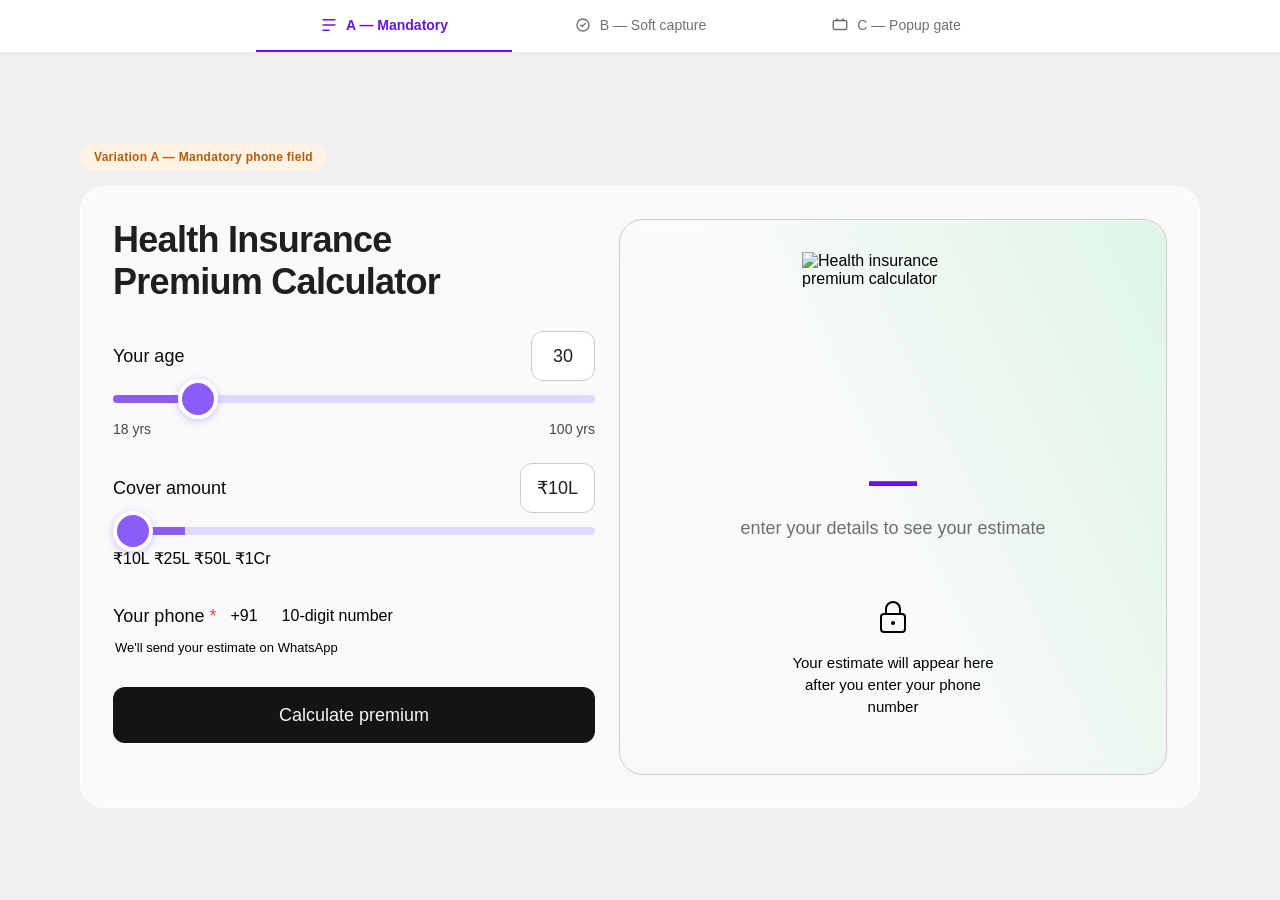
==== variations.html @ c690503c "Make phone field consistent with slider-group style Phone input now uses the same label-left + input" ====
<!DOCTYPE html>
<html lang="en">
<head>
  <meta charset="UTF-8">
  <meta name="viewport" content="width=device-width, initial-scale=1.0">
  <title>Lead Capture Variations | Health Premium Calculator</title>
  <link rel="stylesheet" href="fonts.css">
  <link rel="stylesheet" href="styles.css">
  <link rel="stylesheet" href="variations.css">
</head>
<body>

  <div class="tab-container">

    <!-- Variation switcher -->
    <nav class="tab-nav">
      <div class="tab-nav-inner">
        <button class="tab-btn active" data-tab="v1">
          <svg width="18" height="18" viewBox="0 0 18 18" fill="none"><path d="M3 3.75h12M3 9h12M3 14.25h6" stroke="currentColor" stroke-width="1.4" stroke-linecap="round"/></svg>
          <span>A — Mandatory</span>
        </button>
        <button class="tab-btn" data-tab="v2">
          <svg width="18" height="18" viewBox="0 0 18 18" fill="none"><path d="M15 9a6 6 0 1 1-12 0 6 6 0 0 1 12 0Z" stroke="currentColor" stroke-width="1.4"/><path d="M6.75 9l1.5 1.5 3-3" stroke="currentColor" stroke-width="1.4" stroke-linecap="round" stroke-linejoin="round"/></svg>
          <span>B — Soft capture</span>
        </button>
        <button class="tab-btn" data-tab="v3">
          <svg width="18" height="18" viewBox="0 0 18 18" fill="none"><rect x="2.25" y="4.5" width="13.5" height="9" rx="1.5" stroke="currentColor" stroke-width="1.4"/><path d="M6 4.5V3M12 4.5V3" stroke="currentColor" stroke-width="1.4" stroke-linecap="round"/></svg>
          <span>C — Popup gate</span>
        </button>
      </div>
    </nav>

    <div class="tab-content">

      <!-- =====================================================
           VARIATION A: Phone number mandatory in the form
           ===================================================== -->
      <section class="calculator-section active" id="v1">
        <div class="calculator-wrapper">
          <div class="var-label var-label-a">Variation A — Mandatory phone field</div>
          <div class="calculator-container">
            <div class="input-panel">
              <h1 class="calculator-title">Health Insurance<br>Premium Calculator</h1>

              <div class="slider-group">
                <div class="slider-header">
                  <label class="slider-label">Your age</label>
                  <div class="slider-value-box"><span id="a-ageValue">30</span></div>
                </div>
                <div class="slider-track-wrapper">
                  <input type="range" id="a-ageSlider" min="18" max="100" value="30" class="custom-slider">
                </div>
                <div class="slider-range"><span>18 yrs</span><span>100 yrs</span></div>
              </div>

              <div class="slider-group">
                <div class="slider-header">
                  <label class="slider-label">Cover amount</label>
                  <div class="slider-value-box"><span id="a-coverValue">₹10L</span></div>
                </div>
                <div class="slider-track-wrapper">
                  <input type="range" id="a-coverSlider" min="0" max="3" value="0" step="1" class="custom-slider">
                </div>
                <div class="slider-steps">
                  <span class="slider-step">₹10L</span>
                  <span class="slider-step">₹25L</span>
                  <span class="slider-step">₹50L</span>
                  <span class="slider-step">₹1Cr</span>
                </div>
              </div>

              <!-- Mandatory phone field -->
              <div class="phone-field-group">
                <div class="phone-field-header">
                  <label class="slider-label">Your phone <span class="required-star">*</span></label>
                  <div class="phone-input-wrapper" id="a-phoneWrapper">
                    <span class="phone-prefix">+91</span>
                    <input type="tel" id="a-phone" class="phone-input" placeholder="10-digit number" maxlength="10" inputmode="numeric">
                  </div>
                </div>
                <p class="phone-error" id="a-phoneError">Please enter a valid 10-digit number</p>
                <p class="phone-hint">We'll send your estimate on WhatsApp</p>
              </div>

              <button class="cta-button" id="a-cta">Calculate premium</button>
            </div>

            <div class="results-panel">
              <div class="results-content">
                <div class="shield-icon">
                  <img src="Porting.svg" alt="Health insurance premium calculator" width="182" height="182">
                </div>
                <div class="premium-display">
                  <p class="premium-amount" id="a-premiumAmount">—</p>
                  <p class="premium-subtitle" id="a-premiumSubtitle">enter your details to see your estimate</p>
                </div>
                <div class="results-locked" id="a-locked">
                  <svg width="40" height="40" viewBox="0 0 40 40" fill="none"><rect x="8" y="18" width="24" height="18" rx="3" stroke="currentColor" stroke-width="2"/><path d="M13 18v-5a7 7 0 0 1 14 0v5" stroke="currentColor" stroke-width="2" stroke-linecap="round"/><circle cx="20" cy="27" r="2" fill="currentColor"/></svg>
                  <p>Your estimate will appear here after you enter your phone number</p>
                </div>
                <div class="results-revealed" id="a-revealed" style="display:none;">
                  <img class="results-divider" src="divider.svg" alt="">
                  <div class="breakdown-list">
                    <div class="breakdown-item">
                      <img class="breakdown-star" src="star.svg" alt="" width="20" height="20">
                      <span class="breakdown-text">Age factor <strong id="a-ageImpact">+₹0</strong></span>
                    </div>
                    <div class="breakdown-item">
                      <img class="breakdown-star" src="star.svg" alt="" width="20" height="20">
                      <span class="breakdown-text">Cover adjustment <strong id="a-coverImpact">+₹0</strong></span>
                    </div>
                  </div>
                </div>
              </div>
            </div>
          </div>
        </div>
      </section>

      <!-- =====================================================
           VARIATION B: Results first + soft WhatsApp capture
           ===================================================== -->
      <section class="calculator-section" id="v2">
        <div class="calculator-wrapper">
          <div class="var-label var-label-b">Variation B — Results first, soft WhatsApp capture</div>
          <div class="calculator-container">
            <div class="input-panel">
              <h1 class="calculator-title">Health Insurance<br>Premium Calculator</h1>

              <div class="slider-group">
                <div class="slider-header">
                  <label class="slider-label">Your age</label>
                  <div class="slider-value-box"><span id="b-ageValue">30</span></div>
                </div>
                <div class="slider-track-wrapper">
                  <input type="range" id="b-ageSlider" min="18" max="100" value="30" class="custom-slider">
                </div>
                <div class="slider-range"><span>18 yrs</span><span>100 yrs</span></div>
              </div>

              <div class="slider-group">
                <div class="slider-header">
                  <label class="slider-label">Cover amount</label>
                  <div class="slider-value-box"><span id="b-coverValue">₹10L</span></div>
                </div>
                <div class="slider-track-wrapper">
                  <input type="range" id="b-coverSlider" min="0" max="3" value="0" step="1" class="custom-slider">
                </div>
                <div class="slider-steps">
                  <span class="slider-step">₹10L</span>
                  <span class="slider-step">₹25L</span>
                  <span class="slider-step">₹50L</span>
                  <span class="slider-step">₹1Cr</span>
                </div>
              </div>

              <button class="cta-button" data-var="b">Calculate premium</button>
            </div>

            <div class="results-panel">
              <div class="results-content">
                <div class="shield-icon">
                  <img src="Porting.svg" alt="Health insurance premium calculator" width="182" height="182">
                </div>
                <div class="premium-display">
                  <p class="premium-amount" id="b-premiumAmount">₹ 8,500</p>
                  <p class="premium-subtitle">is your estimated annual premium</p>
                </div>
                <img class="results-divider" src="divider.svg" alt="">
                <div class="breakdown-list">
                  <div class="breakdown-item">
                    <img class="breakdown-star" src="star.svg" alt="" width="20" height="20">
                    <span class="breakdown-text">Age factor <strong id="b-ageImpact">+₹0</strong></span>
                  </div>
                  <div class="breakdown-item">
                    <img class="breakdown-star" src="star.svg" alt="" width="20" height="20">
                    <span class="breakdown-text">Cover adjustment <strong id="b-coverImpact">+₹0</strong></span>
                  </div>
                </div>

                <!-- Soft WhatsApp capture -->
                <div class="whatsapp-capture">
                  <p class="whatsapp-capture-label">Get this on WhatsApp</p>
                  <div class="whatsapp-input-row">
                    <span class="phone-prefix">+91</span>
                    <input type="tel" id="b-phone" class="phone-input" placeholder="Your number" maxlength="10" inputmode="numeric">
                    <button class="whatsapp-btn" id="b-waBtn">
                      <svg width="18" height="18" viewBox="0 0 24 24" fill="currentColor"><path d="M17.472 14.382c-.297-.149-1.758-.867-2.03-.967-.273-.099-.471-.148-.67.15-.197.297-.767.966-.94 1.164-.173.199-.347.223-.644.075-.297-.15-1.255-.463-2.39-1.475-.883-.788-1.48-1.761-1.653-2.059-.173-.297-.018-.458.13-.606.134-.133.298-.347.446-.52.149-.174.198-.298.298-.497.099-.198.05-.371-.025-.52-.075-.149-.669-1.612-.916-2.207-.242-.579-.487-.5-.669-.51-.173-.008-.371-.01-.57-.01-.198 0-.52.074-.792.372-.272.297-1.04 1.016-1.04 2.479 0 1.462 1.065 2.875 1.213 3.074.149.198 2.096 3.2 5.077 4.487.709.306 1.262.489 1.694.625.712.227 1.36.195 1.871.118.571-.085 1.758-.719 2.006-1.413.248-.694.248-1.289.173-1.413-.074-.124-.272-.198-.57-.347m-5.421 7.403h-.004a9.87 9.87 0 0 1-5.031-1.378l-.361-.214-3.741.982.998-3.648-.235-.374a9.86 9.86 0 0 1-1.51-5.26c.001-5.45 4.436-9.884 9.888-9.884 2.64 0 5.122 1.03 6.988 2.898a9.825 9.825 0 0 1 2.893 6.994c-.003 5.45-4.437 9.884-9.885 9.884m8.413-18.297A11.815 11.815 0 0 0 12.05 0C5.495 0 .16 5.335.157 11.892c0 2.096.547 4.142 1.588 5.945L.057 24l6.305-1.654a11.882 11.882 0 0 0 5.683 1.448h.005c6.554 0 11.89-5.335 11.893-11.893a11.821 11.821 0 0 0-3.48-8.413Z"/></svg>
                      Send
                    </button>
                  </div>
                  <p class="whatsapp-success" id="b-waSuccess" style="display:none;">
                    <svg width="16" height="16" viewBox="0 0 16 16" fill="none"><path d="M3 8.5L6 11.5L13 4.5" stroke="#16A34A" stroke-width="1.8" stroke-linecap="round" stroke-linejoin="round"/></svg>
                    Sent! Check your WhatsApp.
                  </p>
                </div>

              </div>
            </div>
          </div>
        </div>
      </section>

      <!-- =====================================================
           VARIATION C: Popup gate before showing result
           ===================================================== -->
      <section class="calculator-section" id="v3">
        <div class="calculator-wrapper">
          <div class="var-label var-label-c">Variation C — Popup gate before result</div>
          <div class="calculator-container">
            <div class="input-panel">
              <h1 class="calculator-title">Health Insurance<br>Premium Calculator</h1>

              <div class="slider-group">
                <div class="slider-header">
                  <label class="slider-label">Your age</label>
                  <div class="slider-value-box"><span id="c-ageValue">30</span></div>
                </div>
                <div class="slider-track-wrapper">
                  <input type="range" id="c-ageSlider" min="18" max="100" value="30" class="custom-slider">
                </div>
                <div class="slider-range"><span>18 yrs</span><span>100 yrs</span></div>
              </div>

              <div class="slider-group">
                <div class="slider-header">
                  <label class="slider-label">Cover amount</label>
                  <div class="slider-value-box"><span id="c-coverValue">₹10L</span></div>
                </div>
                <div class="slider-track-wrapper">
                  <input type="range" id="c-coverSlider" min="0" max="3" value="0" step="1" class="custom-slider">
                </div>
                <div class="slider-steps">
                  <span class="slider-step">₹10L</span>
                  <span class="slider-step">₹25L</span>
                  <span class="slider-step">₹50L</span>
                  <span class="slider-step">₹1Cr</span>
                </div>
              </div>

              <button class="cta-button" id="c-cta">See my premium</button>
            </div>

            <div class="results-panel">
              <div class="results-content">
                <div class="shield-icon">
                  <img src="Porting.svg" alt="Health insurance premium calculator" width="182" height="182">
                </div>
                <div class="premium-display">
                  <p class="premium-amount" id="c-premiumAmount">—</p>
                  <p class="premium-subtitle">your result will appear here</p>
                </div>
                <div class="results-locked" id="c-locked">
                  <svg width="40" height="40" viewBox="0 0 40 40" fill="none"><rect x="8" y="18" width="24" height="18" rx="3" stroke="currentColor" stroke-width="2"/><path d="M13 18v-5a7 7 0 0 1 14 0v5" stroke="currentColor" stroke-width="2" stroke-linecap="round"/><circle cx="20" cy="27" r="2" fill="currentColor"/></svg>
                  <p>Click "See my premium" to calculate</p>
                </div>
                <div class="results-revealed" id="c-revealed" style="display:none;">
                  <img class="results-divider" src="divider.svg" alt="">
                  <div class="breakdown-list">
                    <div class="breakdown-item">
                      <img class="breakdown-star" src="star.svg" alt="" width="20" height="20">
                      <span class="breakdown-text">Age factor <strong id="c-ageImpact">+₹0</strong></span>
                    </div>
                    <div class="breakdown-item">
                      <img class="breakdown-star" src="star.svg" alt="" width="20" height="20">
                      <span class="breakdown-text">Cover adjustment <strong id="c-coverImpact">+₹0</strong></span>
                    </div>
                  </div>
                </div>
              </div>
            </div>
          </div>
        </div>
      </section>

    </div>
  </div>

  <!-- =====================================================
       POPUP MODAL (Variation C)
       ===================================================== -->
  <div class="modal-overlay" id="c-modal" style="display:none;">
    <div class="modal">
      <button class="modal-close" id="c-modalClose" aria-label="Close">
        <svg width="20" height="20" viewBox="0 0 20 20" fill="none"><path d="M5 5L15 15M15 5L5 15" stroke="currentColor" stroke-width="1.8" stroke-linecap="round"/></svg>
      </button>
      <div class="modal-icon">
        <img src="Porting.svg" alt="" width="80" height="80">
      </div>
      <h2 class="modal-title">Your premium is ready!</h2>
      <p class="modal-subtitle">Enter your number to unlock your estimate and get personalised plans on WhatsApp.</p>
      <div class="phone-input-wrapper" id="c-phoneWrapper">
        <span class="phone-prefix">+91</span>
        <input type="tel" id="c-phone" class="phone-input" placeholder="10-digit number" maxlength="10" inputmode="numeric">
      </div>
      <p class="phone-error" id="c-phoneError">Please enter a valid 10-digit number</p>
      <button class="cta-button" id="c-modalSubmit">Show my premium</button>
      <p class="modal-skip" id="c-skip">Skip, just show the result</p>
    </div>
  </div>

  <script src="variations.js"></script>
</body>
</html>
---- styles.css ----
/* Font Face - Euclid Circular B */
@font-face {
  font-family: 'Euclid Circular B';
  src: url('Font/EuclidCircularB-Light.ttf') format('truetype');
  font-weight: 300;
  font-style: normal;
}

@font-face {
  font-family: 'Euclid Circular B';
  src: url('Font/EuclidCircularB-LightItalic.ttf') format('truetype');
  font-weight: 300;
  font-style: italic;
}

@font-face {
  font-family: 'Euclid Circular B';
  src: url('Font/EuclidCircularB-Regular.ttf') format('truetype');
  font-weight: 400;
  font-style: normal;
}

@font-face {
  font-family: 'Euclid Circular B';
  src: url('Font/EuclidCircularB-RegularItalic.ttf') format('truetype');
  font-weight: 400;
  font-style: italic;
}

@font-face {
  font-family: 'Euclid Circular B';
  src: url('Font/EuclidCircularB-Medium.ttf') format('truetype');
  font-weight: 500;
  font-style: normal;
}

@font-face {
  font-family: 'Euclid Circular B';
  src: url('Font/EuclidCircularB-MediumItalic.ttf') format('truetype');
  font-weight: 500;
  font-style: italic;
}

@font-face {
  font-family: 'Euclid Circular B';
  src: url('Font/EuclidCircularB-Semibold.ttf') format('truetype');
  font-weight: 600;
  font-style: normal;
}

@font-face {
  font-family: 'Euclid Circular B';
  src: url('Font/EuclidCircularB-SemiboldItalic.ttf') format('truetype');
  font-weight: 600;
  font-style: italic;
}

@font-face {
  font-family: 'Euclid Circular B';
  src: url('Font/EuclidCircularB-Bold.ttf') format('truetype');
  font-weight: 700;
  font-style: normal;
}

@font-face {
  font-family: 'Euclid Circular B';
  src: url('Font/EuclidCircularB-BoldItalic.ttf') format('truetype');
  font-weight: 700;
  font-style: italic;
}

/* Reset & Base */
*,
*::before,
*::after {
  margin: 0;
  padding: 0;
  box-sizing: border-box;
}

:root {
  --primary-200: #8B5CF6;
  --primary-300: #6815E4;
  --primary-50: #E0D9FF;
  --surface-elevated: #FAFAFA;
  --surface-overlay: #FFFFFF;
  --surface-static: #141414;
  --border-secondary: #CCCBCD;
  --text-primary: rgba(0, 0, 0, 0.88);
  --text-secondary: rgba(0, 0, 0, 0.56);
  --text-on-dark: rgba(255, 255, 255, 0.96);
  --font-family: 'Euclid Circular B', 'Inter', sans-serif;
  --radius-xl: 12px;
  --radius-3xl: 20px;
  --radius-4xl: 24px;

  /* Spacing scale */
  --space-4: 4px;
  --space-8: 8px;
  --space-12: 12px;
  --space-16: 16px;
  --space-20: 20px;
  --space-24: 24px;
  --space-32: 32px;
  --space-40: 40px;
}

html {
  scroll-behavior: smooth;
}

body {
  font-family: var(--font-family);
  background: #f0f0f0;
  -webkit-font-smoothing: antialiased;
  -moz-osx-font-smoothing: grayscale;
}

/* ==========================================
   Tab Navigation
   ========================================== */

.tab-container {
  min-height: 100vh;
  display: flex;
  flex-direction: column;
}

.tab-nav {
  position: sticky;
  top: 0;
  z-index: 200;
  background: var(--surface-overlay);
  border-bottom: 1px solid rgba(0, 0, 0, 0.08);
  box-shadow: 0 1px 3px rgba(0, 0, 0, 0.04);
}

.tab-nav-inner {
  display: flex;
  max-width: 800px;
  margin: 0 auto;
  padding: 0 16px;
}

.tab-btn {
  flex: 1;
  display: flex;
  align-items: center;
  justify-content: center;
  gap: 8px;
  padding: 16px 12px;
  background: none;
  border: none;
  border-bottom: 2px solid transparent;
  font-family: var(--font-family);
  font-size: 14px;
  font-weight: 500;
  color: var(--text-secondary);
  cursor: pointer;
  transition: color 0.2s ease, border-color 0.2s ease;
  white-space: nowrap;
  -webkit-tap-highlight-color: transparent;
}

.tab-btn:hover {
  color: var(--text-primary);
}

.tab-btn.active {
  color: var(--primary-300);
  font-weight: 600;
  border-bottom-color: var(--primary-300);
}

.tab-btn svg {
  flex-shrink: 0;
}

.tab-content {
  flex: 1;
}

/* ==========================================
   Section Layout
   ========================================== */

.calculator-section {
  display: none;
  align-items: center;
  justify-content: center;
  min-height: calc(100vh - 55px);
  padding: 48px 24px;
}

.calculator-section.active {
  display: flex;
}

/* ==========================================
   Main Container
   ========================================== */

.calculator-wrapper {
  width: 100%;
  max-width: 1120px;
}

.calculator-container {
  display: flex;
  gap: var(--space-24);
  align-items: stretch;
  padding: var(--space-32);
  background: var(--surface-elevated);
  border: 1px solid white;
  border-radius: var(--radius-4xl);
  backdrop-filter: blur(24px);
}

/* ==========================================
   Left Panel — Inputs
   ========================================== */

.input-panel {
  flex: 1;
  display: flex;
  flex-direction: column;
  gap: var(--space-24);
  min-width: 0;
}

.calculator-title {
  font-size: 36px;
  font-weight: 600;
  line-height: 42px;
  color: var(--text-primary);
  letter-spacing: -0.02em;
  margin-bottom: var(--space-4);
}

/* ==========================================
   Slider Groups
   ========================================== */

.slider-group {
  display: flex;
  flex-direction: column;
  gap: var(--space-4);
}

.slider-header {
  display: flex;
  align-items: center;
  justify-content: space-between;
  gap: var(--space-16);
  min-height: 50px;
}

.slider-label {
  font-size: 18px;
  font-weight: 500;
  line-height: 24px;
  color: #0A0A0A;
}

.slider-value-box {
  display: flex;
  align-items: center;
  justify-content: center;
  padding: 10px 16px;
  height: 50px;
  min-width: 64px;
  background: var(--surface-overlay);
  border: 1px solid var(--border-secondary);
  border-radius: var(--radius-xl);
  font-size: 18px;
  font-weight: 500;
  line-height: 24px;
  color: var(--text-primary);
  white-space: nowrap;
}

/* ==========================================
   Custom Range Slider
   ========================================== */

.slider-track-wrapper {
  padding: 10px 0;
  display: flex;
  align-items: center;
}

.custom-slider {
  -webkit-appearance: none;
  appearance: none;
  width: 100%;
  height: 8px;
  border-radius: var(--radius-3xl);
  outline: none;
  cursor: pointer;
  background: linear-gradient(
    to right,
    var(--primary-200) 0%,
    var(--primary-200) var(--slider-progress, 15%),
    var(--primary-50) var(--slider-progress, 15%),
    var(--primary-50) 100%
  );
}

.custom-slider::-webkit-slider-thumb {
  -webkit-appearance: none;
  appearance: none;
  width: 40px;
  height: 40px;
  border-radius: 50%;
  background: var(--primary-200);
  cursor: pointer;
  border: 4px solid white;
  box-shadow: 0 2px 8px rgba(139, 92, 246, 0.35);
  transition: box-shadow 0.2s ease;
}

.custom-slider::-webkit-slider-thumb:hover {
  box-shadow: 0 2px 14px rgba(139, 92, 246, 0.5);
}

.custom-slider::-webkit-slider-thumb:active {
  box-shadow: 0 2px 18px rgba(139, 92, 246, 0.65);
}

.custom-slider::-moz-range-thumb {
  width: 40px;
  height: 40px;
  border-radius: 50%;
  background: var(--primary-200);
  cursor: pointer;
  border: 4px solid white;
  box-shadow: 0 2px 8px rgba(139, 92, 246, 0.35);
}

.custom-slider::-moz-range-track {
  height: 8px;
  border-radius: var(--radius-3xl);
  background: var(--primary-50);
}

.custom-slider::-moz-range-progress {
  height: 8px;
  border-radius: var(--radius-3xl);
  background: var(--primary-200);
}

.slider-range {
  display: flex;
  justify-content: space-between;
  font-size: 14px;
  font-weight: 400;
  line-height: 20px;
  color: #474649;
  padding-top: 2px;
}

/* ==========================================
   Option Groups (Gender, Tobacco, City)
   ========================================== */

.option-group {
  display: flex;
  flex-direction: column;
  gap: var(--space-12);
}

.option-label {
  font-size: 16px;
  font-weight: 500;
  line-height: 24px;
  color: #0A0A0A;
}

.toggle-buttons {
  display: flex;
  gap: var(--space-16);
}

.toggle-btn {
  flex: 1;
  height: 52px;
  display: flex;
  align-items: center;
  justify-content: center;
  background: var(--surface-overlay);
  border: 1px solid var(--border-secondary);
  border-radius: var(--radius-xl);
  font-family: var(--font-family);
  font-size: 14px;
  font-weight: 400;
  line-height: 20px;
  color: var(--text-primary);
  cursor: pointer;
  transition: all 0.2s ease;
}

.toggle-btn:hover {
  border-color: var(--primary-200);
  background: #faf8ff;
}

.toggle-btn.active {
  border-color: var(--primary-200);
  background: #F5F0FF;
  color: var(--primary-300);
  font-weight: 500;
  box-shadow: 0 0 0 1px var(--primary-200);
}

/* Multi-select grid (future goals) */
.multi-select-grid {
  display: grid;
  grid-template-columns: 1fr 1fr;
  gap: var(--space-12);
}

.multi-btn {
  height: 46px;
  font-size: 14px;
}

/* ==========================================
   Select / Dropdown
   ========================================== */

.searchable-select {
  position: relative;
  width: 100%;
  z-index: 10;
}

.searchable-select.open {
  z-index: 50;
}

.searchable-select-trigger {
  display: flex;
  align-items: center;
  gap: 12px;
  width: 100%;
  height: 56px;
  padding: 0 16px;
  background: var(--surface-overlay);
  border: 1px solid var(--border-secondary);
  border-radius: var(--radius-xl);
  cursor: pointer;
  transition: border-color 0.2s ease, box-shadow 0.2s ease;
  -webkit-tap-highlight-color: transparent;
}

.searchable-select-trigger:hover {
  border-color: var(--primary-200);
}

.searchable-select.open .searchable-select-trigger {
  border-color: var(--primary-200);
  box-shadow: 0 0 0 1px var(--primary-200);
  border-bottom-left-radius: 0;
  border-bottom-right-radius: 0;
}

.searchable-select-text {
  flex: 1;
  min-width: 0;
  font-family: var(--font-family);
  font-size: 16px;
  font-weight: 600;
  line-height: 56px;
  color: var(--text-primary);
  overflow: hidden;
  text-overflow: ellipsis;
  white-space: nowrap;
}

.searchable-select-trigger .select-chevron {
  flex-shrink: 0;
  display: block;
  width: 20px;
  height: 20px;
  color: var(--text-secondary);
  transition: transform 0.25s ease, color 0.2s ease;
}

.searchable-select.open .searchable-select-trigger .select-chevron {
  transform: rotate(180deg);
  color: var(--primary-300);
}

.searchable-select-dropdown {
  display: none;
  position: absolute;
  top: 100%;
  left: -1px;
  right: -1px;
  background: var(--surface-overlay);
  border: 1px solid var(--primary-200);
  border-top: 1px solid rgba(0, 0, 0, 0.06);
  border-bottom-left-radius: var(--radius-xl);
  border-bottom-right-radius: var(--radius-xl);
  box-shadow: 0 12px 32px rgba(0, 0, 0, 0.1), 0 2px 6px rgba(0, 0, 0, 0.06);
  z-index: 100;
  overflow: hidden;
}

.searchable-select.open .searchable-select-dropdown {
  display: block;
  animation: dropdownSlideIn 0.2s ease;
}

@keyframes dropdownSlideIn {
  from { opacity: 0; transform: translateY(-2px); }
  to { opacity: 1; transform: translateY(0); }
}

.searchable-select-search {
  display: flex;
  align-items: center;
  gap: 10px;
  padding: 12px 16px;
  border-bottom: 1px solid rgba(0, 0, 0, 0.06);
  background: var(--surface-elevated);
  color: var(--text-secondary);
}

.searchable-select-search svg {
  flex-shrink: 0;
  opacity: 0.5;
}

.searchable-select-input {
  flex: 1;
  border: none;
  outline: none;
  background: transparent;
  font-family: var(--font-family);
  font-size: 14px;
  font-weight: 500;
  line-height: 20px;
  color: var(--text-primary);
}

.searchable-select-input::placeholder {
  color: var(--text-secondary);
  font-weight: 400;
}

.searchable-select-options {
  list-style: none;
  margin: 0;
  padding: 4px 0;
  max-height: 220px;
  overflow-y: auto;
}

.searchable-select-options li {
  display: flex;
  align-items: center;
  padding: 12px 16px;
  font-family: var(--font-family);
  font-size: 15px;
  font-weight: 500;
  color: var(--text-primary);
  cursor: pointer;
  transition: background-color 0.12s ease, color 0.12s ease;
  position: relative;
  -webkit-tap-highlight-color: transparent;
}

.searchable-select-options li:hover {
  background-color: var(--primary-50);
}

.searchable-select-options li:active {
  background-color: var(--primary-50);
}

.searchable-select-options li.selected {
  color: var(--primary-300);
  font-weight: 600;
  background-color: rgba(139, 92, 246, 0.06);
}

.searchable-select-options li.selected::after {
  content: '';
  position: absolute;
  right: 16px;
  width: 16px;
  height: 16px;
  background-image: url("data:image/svg+xml,%3Csvg xmlns='http://www.w3.org/2000/svg' width='16' height='16' viewBox='0 0 16 16' fill='none'%3E%3Cpath d='M3.5 8.5L6.5 11.5L12.5 5' stroke='%236815E4' stroke-width='1.8' stroke-linecap='round' stroke-linejoin='round'/%3E%3C/svg%3E");
  background-repeat: no-repeat;
  background-position: center;
}

.searchable-select-options li.hidden {
  display: none;
}

.searchable-select-no-results {
  padding: 20px 16px;
  text-align: center;
  font-family: var(--font-family);
  font-size: 14px;
  color: var(--text-secondary);
  display: none;
}

.searchable-select-options::-webkit-scrollbar {
  width: 5px;
}

.searchable-select-options::-webkit-scrollbar-track {
  background: transparent;
  margin: 4px 0;
}

.searchable-select-options::-webkit-scrollbar-thumb {
  background: var(--border-secondary);
  border-radius: 10px;
}

/* ==========================================
   CTA Button
   ========================================== */

.cta-button {
  width: 100%;
  height: 56px;
  display: flex;
  align-items: center;
  justify-content: center;
  background: var(--surface-static);
  border: none;
  border-radius: var(--radius-xl);
  font-family: var(--font-family);
  font-size: 18px;
  font-weight: 500;
  line-height: 28px;
  color: var(--text-on-dark);
  cursor: pointer;
  margin-top: var(--space-8);
  transition: all 0.2s ease;
}

.cta-button:hover {
  background: #2a2a2a;
  transform: translateY(-1px);
  box-shadow: 0 4px 12px rgba(0, 0, 0, 0.15);
}

.cta-button:active {
  transform: translateY(0);
  box-shadow: none;
}

/* ==========================================
   Right Panel — Results
   ========================================== */

.results-panel {
  flex: 1;
  display: flex;
  flex-direction: column;
  align-items: center;
  justify-content: center;
  padding: var(--space-32);
  border: 1px solid var(--border-secondary);
  border-radius: var(--radius-4xl);
  background: linear-gradient(244deg, rgba(74, 222, 128, 0.16) 0%, rgba(255, 255, 255, 0.16) 58%);
  box-shadow:
    0px 2px 20px 0px rgba(0, 0, 0, 0.02),
    inset 0px 0px 4px 0px rgba(255, 255, 255, 0.88),
    inset 0px -4px 16px 0px rgba(0, 0, 0, 0.02),
    inset 0px -4px 4px 0px rgba(0, 0, 0, 0.02);
  min-width: 0;
}

.results-content {
  display: flex;
  flex-direction: column;
  align-items: center;
  width: 100%;
}

/* Shield Icon */
.shield-icon {
  display: flex;
  align-items: center;
  justify-content: center;
  margin-bottom: var(--space-20);
}

.shield-icon img {
  width: 182px;
  height: 182px;
  object-fit: contain;
}

.shield-icon-large img {
  width: 200px;
  height: 200px;
}

/* Premium Display */
.premium-display {
  display: flex;
  flex-direction: column;
  align-items: center;
  gap: var(--space-8);
  margin-bottom: var(--space-32);
}

.premium-amount {
  font-size: 48px;
  font-weight: 600;
  line-height: 54px;
  color: var(--primary-300);
  transition: all 0.3s ease;
}

.premium-amount.updating {
  transform: scale(1.05);
  opacity: 0.7;
}

.premium-subtitle {
  font-size: 18px;
  font-weight: 400;
  line-height: 24px;
  color: var(--text-secondary);
  text-align: center;
}

/* Divider */
.results-divider {
  display: block;
  width: 100%;
  max-width: 344px;
  height: auto;
  margin-bottom: var(--space-32);
}

/* Breakdown List */
.breakdown-list {
  display: flex;
  flex-direction: column;
  gap: var(--space-16);
  align-self: center;
}

.breakdown-list-duration {
  gap: var(--space-20);
}

.breakdown-item {
  display: flex;
  align-items: flex-start;
  gap: 10px;
}

.breakdown-star {
  flex-shrink: 0;
  width: 20px;
  height: 20px;
  margin-top: 2px;
  object-fit: contain;
}

.breakdown-text {
  font-size: 16px;
  font-weight: 400;
  line-height: 24px;
  color: var(--text-primary);
}

.breakdown-text strong {
  font-weight: 600;
}

/* ==========================================
   Responsive — Tablet
   ========================================== */

@media (max-width: 900px) {
  .calculator-section {
    padding: 24px 16px;
    min-height: auto;
    align-items: flex-start;
  }

  .tab-btn {
    padding: 14px 8px;
    font-size: 13px;
  }

  .calculator-container {
    flex-direction: column;
    padding: var(--space-24);
    gap: var(--space-24);
  }

  .results-panel {
    padding: var(--space-32) var(--space-24);
  }

  .calculator-title {
    font-size: 28px;
    line-height: 34px;
    margin-bottom: 0;
  }

  .premium-amount {
    font-size: 40px;
    line-height: 48px;
  }

  .slider-label {
    font-size: 16px;
  }

  .slider-value-box {
    height: 46px;
    font-size: 16px;
    min-width: 58px;
  }

  .searchable-select-options li {
    padding: 13px 16px;
    min-height: 46px;
  }
}

/* ==========================================
   Responsive — Mobile
   ========================================== */

@media (max-width: 480px) {
  .tab-btn span {
    display: none;
  }

  .tab-btn {
    padding: 14px 16px;
    gap: 0;
  }

  .tab-btn svg {
    width: 22px;
    height: 22px;
  }

  .calculator-section {
    padding: 16px 12px;
  }

  .calculator-container {
    padding: var(--space-16);
    gap: var(--space-16);
  }

  .input-panel {
    gap: var(--space-20);
  }

  .toggle-buttons {
    gap: var(--space-12);
  }

  .multi-select-grid {
    gap: var(--space-8);
  }

  .calculator-title {
    font-size: 24px;
    line-height: 30px;
  }

  .premium-amount {
    font-size: 32px;
    line-height: 40px;
  }

  .breakdown-text {
    font-size: 14px;
    line-height: 20px;
  }

  .results-divider {
    max-width: 100%;
  }

  .slider-label {
    font-size: 14px;
  }

  .slider-value-box {
    font-size: 14px;
    padding: 8px 12px;
    height: 42px;
    min-width: 50px;
  }

  .slider-range {
    font-size: 13px;
  }

  .toggle-btn {
    height: 48px;
    font-size: 14px;
    min-width: 48px;
  }

  .multi-btn {
    height: 46px;
    min-width: 48px;
  }

  .searchable-select-trigger {
    height: 52px;
    padding: 0 14px;
  }

  .searchable-select-text {
    font-size: 15px;
    line-height: 52px;
  }

  .searchable-select-search {
    padding: 14px 14px;
  }

  .searchable-select-input {
    font-size: 16px;
  }

  .searchable-select-options li {
    padding: 14px 14px;
    font-size: 15px;
    min-height: 48px;
  }

  .searchable-select-options li.selected::after {
    right: 14px;
  }

  .cta-button {
    height: 52px;
    font-size: 16px;
  }

  .premium-subtitle {
    font-size: 15px;
  }

  .shield-icon img {
    width: 140px;
    height: 140px;
  }

  .shield-icon-large img {
    width: 150px;
    height: 150px;
  }

  .premium-display {
    margin-bottom: var(--space-24);
  }

  .results-divider {
    margin-bottom: var(--space-24);
  }
}
---- variations.css ----
/* ==========================================
   Variation Labels
   ========================================== */

.var-label {
  display: inline-flex;
  align-items: center;
  font-size: 12px;
  font-weight: 600;
  letter-spacing: 0.3px;
  padding: 6px 14px;
  border-radius: 36px;
  margin-bottom: 16px;
}

.var-label-a {
  background: #FFF3E5;
  color: #B65C0C;
}

.var-label-b {
  background: #F0FDF4;
  color: #16A34A;
}

.var-label-c {
  background: #EFF6FF;
  color: #1D4ED8;
}

/* ==========================================
   Phone Input — styled to match .slider-group
   ========================================== */

.phone-field-group {
  display: flex;
  flex-direction: column;
  gap: var(--scale-8);
}

/* Reuse slider-header layout so label + input box sit on the same row */
.phone-field-header {
  display: flex;
  align-items: center;
  justify-content: space-between;
  gap: var(--scale-16);
  min-height: 48px;
}

.required-star {
  color: #EF4444;
}

/* The wrapper stretches to fill remaining space like slider-value-box */
.phone-input-wrapper {
  display: flex;
  align-items: center;
  height: 48px;
  min-width: 180px;
  flex: 1;
  background: var(--color-bg-overlay);
  border: 1px solid var(--color-border-default);
  border-radius: var(--radius-md);
  overflow: hidden;
  transition: border-color 0.2s ease, box-shadow 0.2s ease;
}

.phone-input-wrapper:focus-within {
  border-color: var(--color-brand-mid);
  box-shadow: 0 0 0 1px var(--color-brand-mid);
}

.phone-input-wrapper.error {
  border-color: #EF4444;
  box-shadow: 0 0 0 1px #EF4444;
}

.phone-prefix {
  padding: 0 10px 0 14px;
  font-size: 16px;
  font-weight: 500;
  color: var(--color-text-secondary);
  border-right: 1px solid var(--color-border-default);
  height: 100%;
  display: flex;
  align-items: center;
  white-space: nowrap;
  flex-shrink: 0;
}

.phone-input {
  flex: 1;
  height: 100%;
  border: none;
  outline: none;
  background: transparent;
  font-family: var(--font-family);
  font-size: 16px;
  font-weight: 500;
  color: var(--color-text-primary);
  padding: 0 14px;
}

.phone-input::placeholder {
  color: var(--color-text-secondary);
  font-weight: 400;
}

.phone-error {
  font-size: 13px;
  font-weight: 500;
  color: #EF4444;
  display: none;
  padding-left: 2px;
}

.phone-error.visible {
  display: block;
}

.phone-hint {
  font-size: 13px;
  color: var(--color-text-secondary);
  padding-left: 2px;
}

/* ==========================================
   Results locked state
   ========================================== */

.results-locked {
  display: flex;
  flex-direction: column;
  align-items: center;
  gap: 16px;
  padding: 24px;
  color: var(--color-text-secondary);
  text-align: center;
}

.results-locked svg {
  color: var(--grey-300);
}

.results-locked p {
  font-size: 15px;
  font-weight: 400;
  line-height: 22px;
  max-width: 220px;
}

/* ==========================================
   WhatsApp Soft Capture (Variation B)
   ========================================== */

.whatsapp-capture {
  margin-top: 24px;
  padding: 20px;
  background: #F0FDF4;
  border: 1px solid #BBF7D0;
  border-radius: var(--radius-lg);
  display: flex;
  flex-direction: column;
  gap: 12px;
  width: 100%;
}

.whatsapp-capture-label {
  font-size: 14px;
  font-weight: 600;
  color: #16A34A;
}

.whatsapp-input-row {
  display: flex;
  align-items: center;
  gap: 8px;
}

.whatsapp-input-row .phone-input-wrapper {
  flex: 1;
  height: 48px;
  background: white;
}

.whatsapp-btn {
  display: flex;
  align-items: center;
  gap: 8px;
  height: 48px;
  padding: 0 20px;
  background: #16A34A;
  border: none;
  border-radius: var(--radius-md);
  font-family: var(--font-family);
  font-size: 14px;
  font-weight: 600;
  color: white;
  cursor: pointer;
  white-space: nowrap;
  transition: background 0.2s ease;
  flex-shrink: 0;
}

.whatsapp-btn:hover {
  background: #15803D;
}

.whatsapp-success {
  display: flex;
  align-items: center;
  gap: 6px;
  font-size: 14px;
  font-weight: 500;
  color: #16A34A;
}

/* ==========================================
   Modal (Variation C)
   ========================================== */

.modal-overlay {
  position: fixed;
  inset: 0;
  background: rgba(0, 0, 0, 0.48);
  z-index: 1000;
  display: flex;
  align-items: center;
  justify-content: center;
  padding: 24px;
  animation: fadeIn 0.2s ease;
}

@keyframes fadeIn {
  from { opacity: 0; }
  to   { opacity: 1; }
}

.modal {
  background: var(--color-bg-overlay);
  border-radius: var(--radius-2xl);
  padding: 40px 36px;
  width: 100%;
  max-width: 420px;
  display: flex;
  flex-direction: column;
  align-items: center;
  gap: 16px;
  position: relative;
  animation: slideUp 0.25s ease;
  box-shadow: 0 24px 64px rgba(0, 0, 0, 0.18);
}

@keyframes slideUp {
  from { opacity: 0; transform: translateY(16px); }
  to   { opacity: 1; transform: translateY(0); }
}

.modal-close {
  position: absolute;
  top: 16px;
  right: 16px;
  width: 36px;
  height: 36px;
  border: none;
  background: var(--grey-100);
  border-radius: 50%;
  display: flex;
  align-items: center;
  justify-content: center;
  cursor: pointer;
  color: var(--color-text-secondary);
  transition: background 0.2s ease;
}

.modal-close:hover {
  background: var(--grey-200);
}

.modal-icon {
  margin-bottom: 4px;
}

.modal-title {
  font-size: 24px;
  font-weight: 700;
  line-height: 32px;
  letter-spacing: -0.3px;
  color: var(--color-text-primary);
  text-align: center;
}

.modal-subtitle {
  font-size: 15px;
  font-weight: 400;
  line-height: 22px;
  color: var(--color-text-secondary);
  text-align: center;
  max-width: 320px;
}

.modal .phone-input-wrapper {
  width: 100%;
}

.modal .cta-button {
  margin-top: 4px;
}

.modal-skip {
  font-size: 13px;
  color: var(--color-text-secondary);
  cursor: pointer;
  text-decoration: underline;
  text-underline-offset: 3px;
}

.modal-skip:hover {
  color: var(--color-text-primary);
}

/* ==========================================
   Responsive
   ========================================== */

@media (max-width: 480px) {
  .modal {
    padding: 32px 24px;
  }

  .whatsapp-input-row {
    flex-direction: column;
    align-items: stretch;
  }

  .whatsapp-btn {
    width: 100%;
    justify-content: center;
  }
}
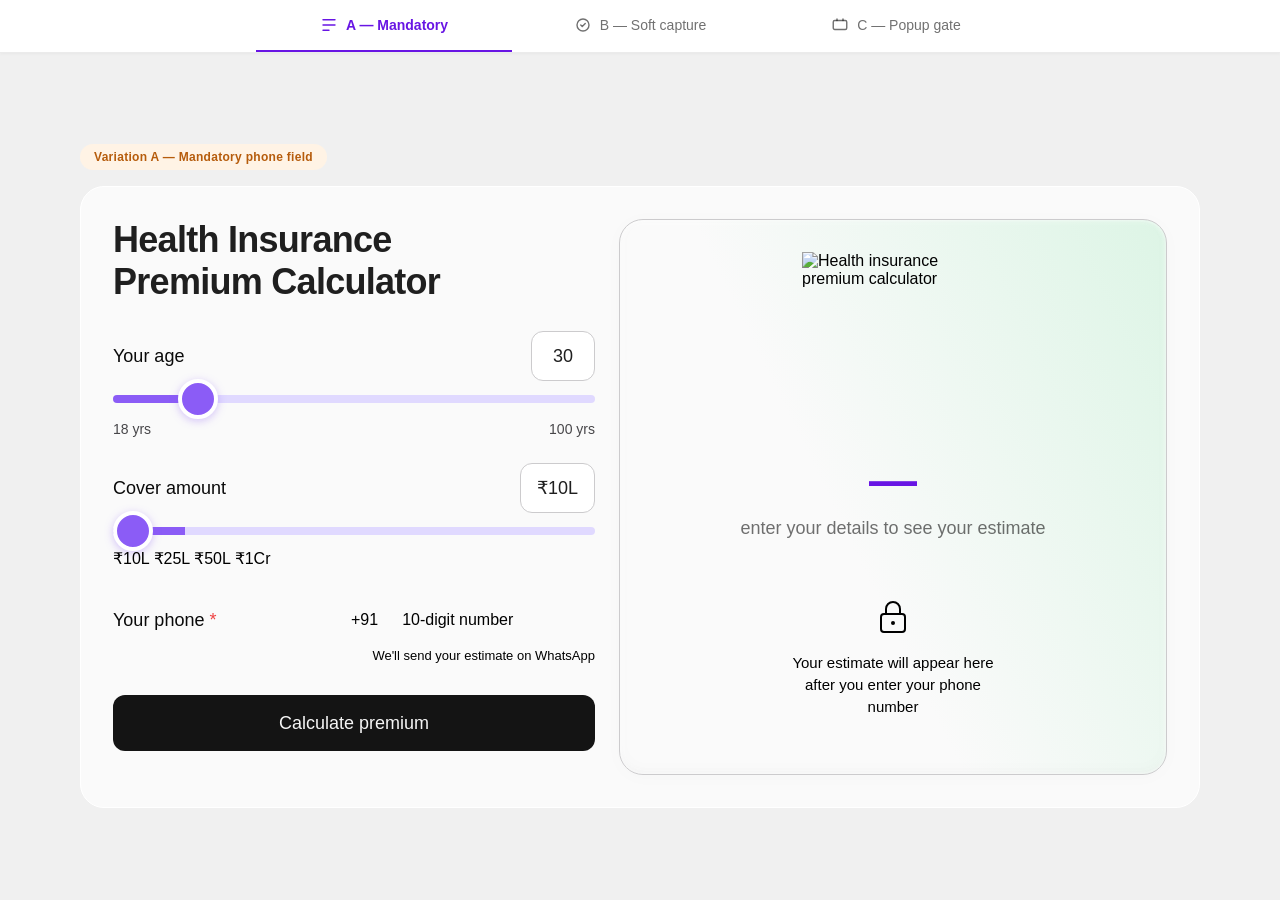
==== commit e8dbca1a: "Restore label-left + input-right layout with Figma Number Box styling Same row layout as other slide" ====
--- a/variations.html
+++ b/variations.html
@@ -71,8 +71,8 @@
 
               <!-- Mandatory phone field -->
               <div class="phone-field-group">
-                <div class="phone-field-header">
-                  <label class="slider-label">Your phone <span class="required-star">*</span></label>
+                <div class="phone-field-row">
+                  <label class="slider-label" for="a-phone">Your phone <span class="required-star">*</span></label>
                   <div class="phone-input-wrapper" id="a-phoneWrapper">
                     <span class="phone-prefix">+91</span>
                     <input type="tel" id="a-phone" class="phone-input" placeholder="10-digit number" maxlength="10" inputmode="numeric">
--- a/variations.css
+++ b/variations.css
@@ -29,45 +29,51 @@
 }
 
 /* ==========================================
-   Phone Input — styled to match .slider-group
+   Phone Input — same label-left + input-right
+   row layout as sliders, Figma Number Box styling
    ========================================== */
 
 .phone-field-group {
   display: flex;
   flex-direction: column;
-  gap: var(--scale-8);
-}
-
-/* Reuse slider-header layout so label + input box sit on the same row */
-.phone-field-header {
+  gap: var(--scale-4);
+}
+
+/* Same row layout as .slider-header */
+.phone-field-row {
   display: flex;
   align-items: center;
   justify-content: space-between;
   gap: var(--scale-16);
-  min-height: 48px;
+  min-height: 56px;
 }
 
 .required-star {
   color: #EF4444;
 }
 
-/* The wrapper stretches to fill remaining space like slider-value-box */
+/* Input box — Figma Number Box: 56px, large radius */
 .phone-input-wrapper {
   display: flex;
   align-items: center;
-  height: 48px;
-  min-width: 180px;
+  height: 56px;
+  min-width: 200px;
   flex: 1;
+  max-width: 260px;
   background: var(--color-bg-overlay);
   border: 1px solid var(--color-border-default);
-  border-radius: var(--radius-md);
+  border-radius: var(--radius-xl);
   overflow: hidden;
   transition: border-color 0.2s ease, box-shadow 0.2s ease;
 }
 
+.phone-input-wrapper:hover {
+  border-color: var(--color-brand-mid);
+}
+
 .phone-input-wrapper:focus-within {
-  border-color: var(--color-brand-mid);
-  box-shadow: 0 0 0 1px var(--color-brand-mid);
+  border-color: var(--color-brand-primary);
+  box-shadow: 0 0 0 1px var(--color-brand-primary);
 }
 
 .phone-input-wrapper.error {
@@ -76,7 +82,7 @@
 }
 
 .phone-prefix {
-  padding: 0 10px 0 14px;
+  padding: 0 10px 0 16px;
   font-size: 16px;
   font-weight: 500;
   color: var(--color-text-secondary);
@@ -96,7 +102,7 @@
   background: transparent;
   font-family: var(--font-family);
   font-size: 16px;
-  font-weight: 500;
+  font-weight: 400;
   color: var(--color-text-primary);
   padding: 0 14px;
 }
@@ -111,7 +117,8 @@
   font-weight: 500;
   color: #EF4444;
   display: none;
-  padding-left: 2px;
+  padding-left: 4px;
+  text-align: right;
 }
 
 .phone-error.visible {
@@ -121,7 +128,8 @@
 .phone-hint {
   font-size: 13px;
   color: var(--color-text-secondary);
-  padding-left: 2px;
+  padding-left: 4px;
+  text-align: right;
 }
 
 /* ==========================================
@@ -179,7 +187,8 @@
 
 .whatsapp-input-row .phone-input-wrapper {
   flex: 1;
-  height: 48px;
+  height: 56px;
+  max-width: unset;
   background: white;
 }
 
@@ -187,7 +196,7 @@
   display: flex;
   align-items: center;
   gap: 8px;
-  height: 48px;
+  height: 56px;
   padding: 0 20px;
   background: #16A34A;
   border: none;
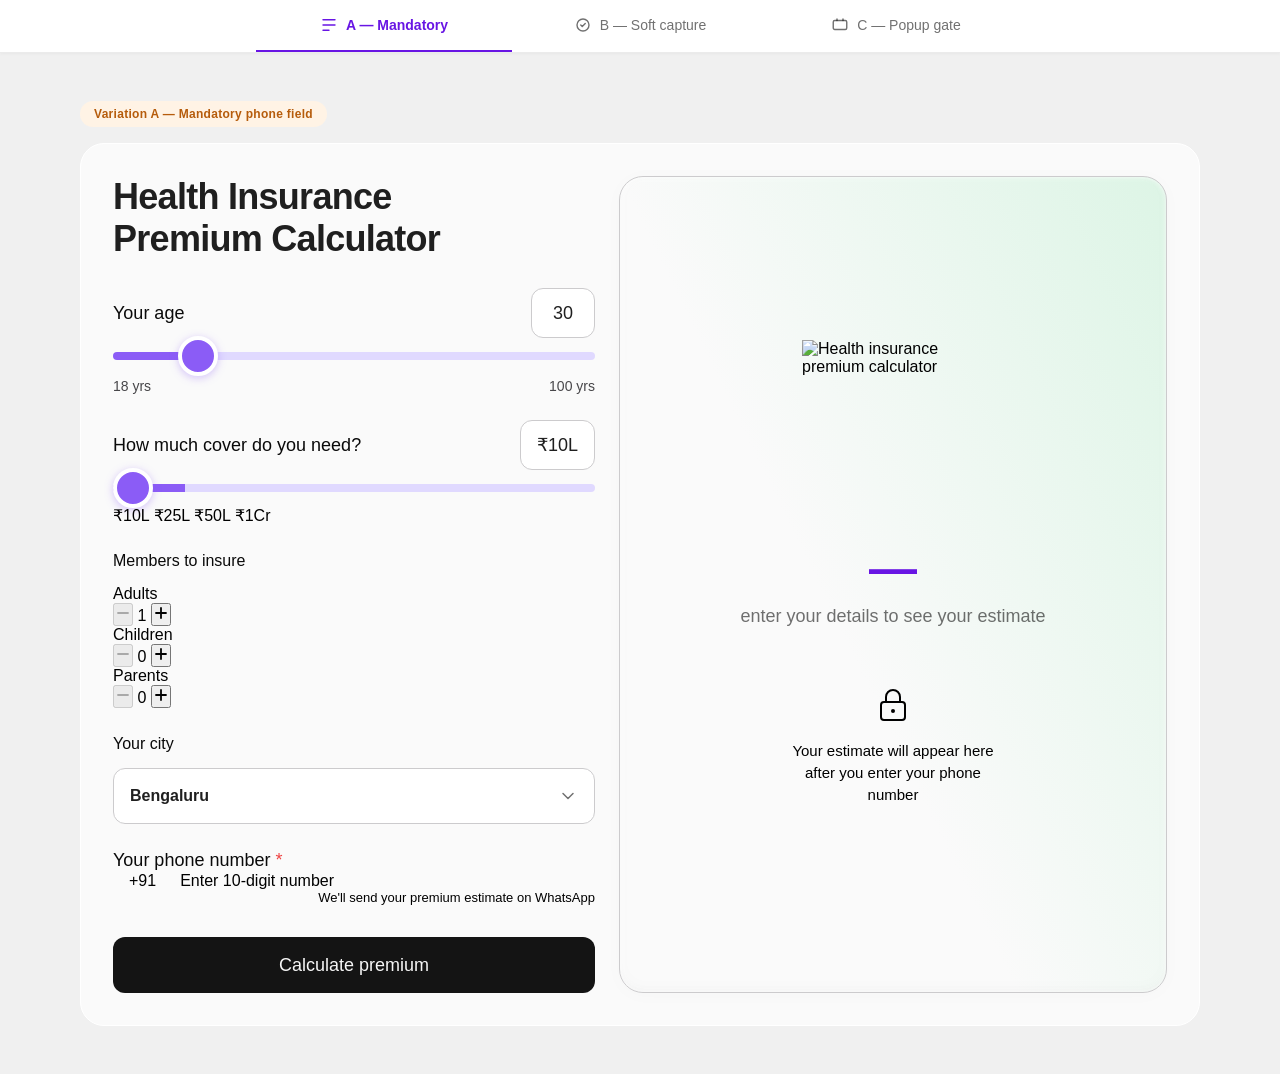
==== commit a0ddb502: "Rebuild variations page with full Health Premium calculator layout All 3 variations now match index." ====
--- a/variations.html
+++ b/variations.html
@@ -55,7 +55,7 @@
 
               <div class="slider-group">
                 <div class="slider-header">
-                  <label class="slider-label">Cover amount</label>
+                  <label class="slider-label">How much cover do you need?</label>
                   <div class="slider-value-box"><span id="a-coverValue">₹10L</span></div>
                 </div>
                 <div class="slider-track-wrapper">
@@ -69,17 +69,76 @@
                 </div>
               </div>
 
+              <div class="option-group">
+                <label class="option-label">Members to insure</label>
+                <div class="member-stepper-group">
+                  <div class="member-stepper">
+                    <span class="member-stepper-label">Adults</span>
+                    <div class="member-stepper-controls">
+                      <button class="stepper-btn" id="a-adults-dec" aria-label="Decrease adults"><svg width="16" height="16" viewBox="0 0 16 16" fill="none"><path d="M3 8H13" stroke="currentColor" stroke-width="1.8" stroke-linecap="round"/></svg></button>
+                      <span class="stepper-value" id="a-adults-val">1</span>
+                      <button class="stepper-btn" id="a-adults-inc" aria-label="Increase adults"><svg width="16" height="16" viewBox="0 0 16 16" fill="none"><path d="M8 3V13M3 8H13" stroke="currentColor" stroke-width="1.8" stroke-linecap="round"/></svg></button>
+                    </div>
+                  </div>
+                  <div class="member-stepper-divider"></div>
+                  <div class="member-stepper">
+                    <span class="member-stepper-label">Children</span>
+                    <div class="member-stepper-controls">
+                      <button class="stepper-btn" id="a-children-dec" aria-label="Decrease children"><svg width="16" height="16" viewBox="0 0 16 16" fill="none"><path d="M3 8H13" stroke="currentColor" stroke-width="1.8" stroke-linecap="round"/></svg></button>
+                      <span class="stepper-value" id="a-children-val">0</span>
+                      <button class="stepper-btn" id="a-children-inc" aria-label="Increase children"><svg width="16" height="16" viewBox="0 0 16 16" fill="none"><path d="M8 3V13M3 8H13" stroke="currentColor" stroke-width="1.8" stroke-linecap="round"/></svg></button>
+                    </div>
+                  </div>
+                  <div class="member-stepper-divider"></div>
+                  <div class="member-stepper">
+                    <span class="member-stepper-label">Parents</span>
+                    <div class="member-stepper-controls">
+                      <button class="stepper-btn" id="a-parents-dec" aria-label="Decrease parents"><svg width="16" height="16" viewBox="0 0 16 16" fill="none"><path d="M3 8H13" stroke="currentColor" stroke-width="1.8" stroke-linecap="round"/></svg></button>
+                      <span class="stepper-value" id="a-parents-val">0</span>
+                      <button class="stepper-btn" id="a-parents-inc" aria-label="Increase parents"><svg width="16" height="16" viewBox="0 0 16 16" fill="none"><path d="M8 3V13M3 8H13" stroke="currentColor" stroke-width="1.8" stroke-linecap="round"/></svg></button>
+                    </div>
+                  </div>
+                </div>
+              </div>
+
+              <div class="option-group">
+                <label class="option-label">Your city</label>
+                <div class="searchable-select" id="a-citySelect" data-value="bengaluru">
+                  <div class="searchable-select-trigger">
+                    <span class="searchable-select-text">Bengaluru</span>
+                    <svg class="select-chevron" width="20" height="20" viewBox="0 0 20 20" fill="none"><path d="M5 7.5L10 12.5L15 7.5" stroke="currentColor" stroke-width="1.5" stroke-linecap="round" stroke-linejoin="round"/></svg>
+                  </div>
+                  <div class="searchable-select-dropdown">
+                    <div class="searchable-select-search">
+                      <svg width="16" height="16" viewBox="0 0 16 16" fill="none"><circle cx="7" cy="7" r="5.5" stroke="currentColor" stroke-width="1.5"/><path d="M11 11L14 14" stroke="currentColor" stroke-width="1.5" stroke-linecap="round"/></svg>
+                      <input type="text" placeholder="Search city..." class="searchable-select-input">
+                    </div>
+                    <ul class="searchable-select-options">
+                      <li data-value="bengaluru">Bengaluru</li>
+                      <li data-value="mumbai">Mumbai</li>
+                      <li data-value="delhi">Delhi</li>
+                      <li data-value="chennai">Chennai</li>
+                      <li data-value="hyderabad">Hyderabad</li>
+                      <li data-value="kolkata">Kolkata</li>
+                      <li data-value="pune">Pune</li>
+                      <li data-value="ahmedabad">Ahmedabad</li>
+                      <li data-value="jaipur">Jaipur</li>
+                      <li data-value="other">Other</li>
+                    </ul>
+                    <p class="searchable-select-no-results">No cities found</p>
+                  </div>
+                </div>
+              </div>
+
               <!-- Mandatory phone field -->
               <div class="phone-field-group">
-                <div class="phone-field-row">
-                  <label class="slider-label" for="a-phone">Your phone <span class="required-star">*</span></label>
-                  <div class="phone-input-wrapper" id="a-phoneWrapper">
-                    <span class="phone-prefix">+91</span>
-                    <input type="tel" id="a-phone" class="phone-input" placeholder="10-digit number" maxlength="10" inputmode="numeric">
-                  </div>
+                <label class="slider-label">Your phone number <span class="required-star">*</span></label>
+                <div class="phone-input-wrapper" id="a-phoneWrapper">
+                  <span class="phone-prefix">+91</span>
+                  <input type="tel" id="a-phone" class="phone-input" placeholder="Enter 10-digit number" maxlength="10" inputmode="numeric">
                 </div>
                 <p class="phone-error" id="a-phoneError">Please enter a valid 10-digit number</p>
-                <p class="phone-hint">We'll send your estimate on WhatsApp</p>
+                <p class="phone-hint">We'll send your premium estimate on WhatsApp</p>
               </div>
 
               <button class="cta-button" id="a-cta">Calculate premium</button>
@@ -107,7 +166,11 @@
                     </div>
                     <div class="breakdown-item">
                       <img class="breakdown-star" src="star.svg" alt="" width="20" height="20">
-                      <span class="breakdown-text">Cover adjustment <strong id="a-coverImpact">+₹0</strong></span>
+                      <span class="breakdown-text">City adjustment <strong id="a-cityImpact">+₹0</strong></span>
+                    </div>
+                    <div class="breakdown-item">
+                      <img class="breakdown-star" src="star.svg" alt="" width="20" height="20">
+                      <span class="breakdown-text">Members covered <strong id="a-familyImpact">+₹0</strong></span>
                     </div>
                   </div>
                 </div>
@@ -140,7 +203,7 @@
 
               <div class="slider-group">
                 <div class="slider-header">
-                  <label class="slider-label">Cover amount</label>
+                  <label class="slider-label">How much cover do you need?</label>
                   <div class="slider-value-box"><span id="b-coverValue">₹10L</span></div>
                 </div>
                 <div class="slider-track-wrapper">
@@ -154,7 +217,68 @@
                 </div>
               </div>
 
-              <button class="cta-button" data-var="b">Calculate premium</button>
+              <div class="option-group">
+                <label class="option-label">Members to insure</label>
+                <div class="member-stepper-group">
+                  <div class="member-stepper">
+                    <span class="member-stepper-label">Adults</span>
+                    <div class="member-stepper-controls">
+                      <button class="stepper-btn" id="b-adults-dec" aria-label="Decrease adults"><svg width="16" height="16" viewBox="0 0 16 16" fill="none"><path d="M3 8H13" stroke="currentColor" stroke-width="1.8" stroke-linecap="round"/></svg></button>
+                      <span class="stepper-value" id="b-adults-val">1</span>
+                      <button class="stepper-btn" id="b-adults-inc" aria-label="Increase adults"><svg width="16" height="16" viewBox="0 0 16 16" fill="none"><path d="M8 3V13M3 8H13" stroke="currentColor" stroke-width="1.8" stroke-linecap="round"/></svg></button>
+                    </div>
+                  </div>
+                  <div class="member-stepper-divider"></div>
+                  <div class="member-stepper">
+                    <span class="member-stepper-label">Children</span>
+                    <div class="member-stepper-controls">
+                      <button class="stepper-btn" id="b-children-dec" aria-label="Decrease children"><svg width="16" height="16" viewBox="0 0 16 16" fill="none"><path d="M3 8H13" stroke="currentColor" stroke-width="1.8" stroke-linecap="round"/></svg></button>
+                      <span class="stepper-value" id="b-children-val">0</span>
+                      <button class="stepper-btn" id="b-children-inc" aria-label="Increase children"><svg width="16" height="16" viewBox="0 0 16 16" fill="none"><path d="M8 3V13M3 8H13" stroke="currentColor" stroke-width="1.8" stroke-linecap="round"/></svg></button>
+                    </div>
+                  </div>
+                  <div class="member-stepper-divider"></div>
+                  <div class="member-stepper">
+                    <span class="member-stepper-label">Parents</span>
+                    <div class="member-stepper-controls">
+                      <button class="stepper-btn" id="b-parents-dec" aria-label="Decrease parents"><svg width="16" height="16" viewBox="0 0 16 16" fill="none"><path d="M3 8H13" stroke="currentColor" stroke-width="1.8" stroke-linecap="round"/></svg></button>
+                      <span class="stepper-value" id="b-parents-val">0</span>
+                      <button class="stepper-btn" id="b-parents-inc" aria-label="Increase parents"><svg width="16" height="16" viewBox="0 0 16 16" fill="none"><path d="M8 3V13M3 8H13" stroke="currentColor" stroke-width="1.8" stroke-linecap="round"/></svg></button>
+                    </div>
+                  </div>
+                </div>
+              </div>
+
+              <div class="option-group">
+                <label class="option-label">Your city</label>
+                <div class="searchable-select" id="b-citySelect" data-value="bengaluru">
+                  <div class="searchable-select-trigger">
+                    <span class="searchable-select-text">Bengaluru</span>
+                    <svg class="select-chevron" width="20" height="20" viewBox="0 0 20 20" fill="none"><path d="M5 7.5L10 12.5L15 7.5" stroke="currentColor" stroke-width="1.5" stroke-linecap="round" stroke-linejoin="round"/></svg>
+                  </div>
+                  <div class="searchable-select-dropdown">
+                    <div class="searchable-select-search">
+                      <svg width="16" height="16" viewBox="0 0 16 16" fill="none"><circle cx="7" cy="7" r="5.5" stroke="currentColor" stroke-width="1.5"/><path d="M11 11L14 14" stroke="currentColor" stroke-width="1.5" stroke-linecap="round"/></svg>
+                      <input type="text" placeholder="Search city..." class="searchable-select-input">
+                    </div>
+                    <ul class="searchable-select-options">
+                      <li data-value="bengaluru">Bengaluru</li>
+                      <li data-value="mumbai">Mumbai</li>
+                      <li data-value="delhi">Delhi</li>
+                      <li data-value="chennai">Chennai</li>
+                      <li data-value="hyderabad">Hyderabad</li>
+                      <li data-value="kolkata">Kolkata</li>
+                      <li data-value="pune">Pune</li>
+                      <li data-value="ahmedabad">Ahmedabad</li>
+                      <li data-value="jaipur">Jaipur</li>
+                      <li data-value="other">Other</li>
+                    </ul>
+                    <p class="searchable-select-no-results">No cities found</p>
+                  </div>
+                </div>
+              </div>
+
+              <button class="cta-button" id="b-cta">Calculate premium</button>
             </div>
 
             <div class="results-panel">
@@ -163,7 +287,7 @@
                   <img src="Porting.svg" alt="Health insurance premium calculator" width="182" height="182">
                 </div>
                 <div class="premium-display">
-                  <p class="premium-amount" id="b-premiumAmount">₹ 8,500</p>
+                  <p class="premium-amount" id="b-premiumAmount">₹ 7,000</p>
                   <p class="premium-subtitle">is your estimated annual premium</p>
                 </div>
                 <img class="results-divider" src="divider.svg" alt="">
@@ -174,7 +298,11 @@
                   </div>
                   <div class="breakdown-item">
                     <img class="breakdown-star" src="star.svg" alt="" width="20" height="20">
-                    <span class="breakdown-text">Cover adjustment <strong id="b-coverImpact">+₹0</strong></span>
+                    <span class="breakdown-text">City adjustment <strong id="b-cityImpact">+₹0</strong></span>
+                  </div>
+                  <div class="breakdown-item">
+                    <img class="breakdown-star" src="star.svg" alt="" width="20" height="20">
+                    <span class="breakdown-text">Members covered <strong id="b-familyImpact">+₹0</strong></span>
                   </div>
                 </div>
 
@@ -182,8 +310,10 @@
                 <div class="whatsapp-capture">
                   <p class="whatsapp-capture-label">Get this on WhatsApp</p>
                   <div class="whatsapp-input-row">
-                    <span class="phone-prefix">+91</span>
-                    <input type="tel" id="b-phone" class="phone-input" placeholder="Your number" maxlength="10" inputmode="numeric">
+                    <div class="phone-input-wrapper" id="b-phoneWrapper">
+                      <span class="phone-prefix">+91</span>
+                      <input type="tel" id="b-phone" class="phone-input" placeholder="Your number" maxlength="10" inputmode="numeric">
+                    </div>
                     <button class="whatsapp-btn" id="b-waBtn">
                       <svg width="18" height="18" viewBox="0 0 24 24" fill="currentColor"><path d="M17.472 14.382c-.297-.149-1.758-.867-2.03-.967-.273-.099-.471-.148-.67.15-.197.297-.767.966-.94 1.164-.173.199-.347.223-.644.075-.297-.15-1.255-.463-2.39-1.475-.883-.788-1.48-1.761-1.653-2.059-.173-.297-.018-.458.13-.606.134-.133.298-.347.446-.52.149-.174.198-.298.298-.497.099-.198.05-.371-.025-.52-.075-.149-.669-1.612-.916-2.207-.242-.579-.487-.5-.669-.51-.173-.008-.371-.01-.57-.01-.198 0-.52.074-.792.372-.272.297-1.04 1.016-1.04 2.479 0 1.462 1.065 2.875 1.213 3.074.149.198 2.096 3.2 5.077 4.487.709.306 1.262.489 1.694.625.712.227 1.36.195 1.871.118.571-.085 1.758-.719 2.006-1.413.248-.694.248-1.289.173-1.413-.074-.124-.272-.198-.57-.347m-5.421 7.403h-.004a9.87 9.87 0 0 1-5.031-1.378l-.361-.214-3.741.982.998-3.648-.235-.374a9.86 9.86 0 0 1-1.51-5.26c.001-5.45 4.436-9.884 9.888-9.884 2.64 0 5.122 1.03 6.988 2.898a9.825 9.825 0 0 1 2.893 6.994c-.003 5.45-4.437 9.884-9.885 9.884m8.413-18.297A11.815 11.815 0 0 0 12.05 0C5.495 0 .16 5.335.157 11.892c0 2.096.547 4.142 1.588 5.945L.057 24l6.305-1.654a11.882 11.882 0 0 0 5.683 1.448h.005c6.554 0 11.89-5.335 11.893-11.893a11.821 11.821 0 0 0-3.48-8.413Z"/></svg>
                       Send
@@ -224,7 +354,7 @@
 
               <div class="slider-group">
                 <div class="slider-header">
-                  <label class="slider-label">Cover amount</label>
+                  <label class="slider-label">How much cover do you need?</label>
                   <div class="slider-value-box"><span id="c-coverValue">₹10L</span></div>
                 </div>
                 <div class="slider-track-wrapper">
@@ -238,6 +368,67 @@
                 </div>
               </div>
 
+              <div class="option-group">
+                <label class="option-label">Members to insure</label>
+                <div class="member-stepper-group">
+                  <div class="member-stepper">
+                    <span class="member-stepper-label">Adults</span>
+                    <div class="member-stepper-controls">
+                      <button class="stepper-btn" id="c-adults-dec" aria-label="Decrease adults"><svg width="16" height="16" viewBox="0 0 16 16" fill="none"><path d="M3 8H13" stroke="currentColor" stroke-width="1.8" stroke-linecap="round"/></svg></button>
+                      <span class="stepper-value" id="c-adults-val">1</span>
+                      <button class="stepper-btn" id="c-adults-inc" aria-label="Increase adults"><svg width="16" height="16" viewBox="0 0 16 16" fill="none"><path d="M8 3V13M3 8H13" stroke="currentColor" stroke-width="1.8" stroke-linecap="round"/></svg></button>
+                    </div>
+                  </div>
+                  <div class="member-stepper-divider"></div>
+                  <div class="member-stepper">
+                    <span class="member-stepper-label">Children</span>
+                    <div class="member-stepper-controls">
+                      <button class="stepper-btn" id="c-children-dec" aria-label="Decrease children"><svg width="16" height="16" viewBox="0 0 16 16" fill="none"><path d="M3 8H13" stroke="currentColor" stroke-width="1.8" stroke-linecap="round"/></svg></button>
+                      <span class="stepper-value" id="c-children-val">0</span>
+                      <button class="stepper-btn" id="c-children-inc" aria-label="Increase children"><svg width="16" height="16" viewBox="0 0 16 16" fill="none"><path d="M8 3V13M3 8H13" stroke="currentColor" stroke-width="1.8" stroke-linecap="round"/></svg></button>
+                    </div>
+                  </div>
+                  <div class="member-stepper-divider"></div>
+                  <div class="member-stepper">
+                    <span class="member-stepper-label">Parents</span>
+                    <div class="member-stepper-controls">
+                      <button class="stepper-btn" id="c-parents-dec" aria-label="Decrease parents"><svg width="16" height="16" viewBox="0 0 16 16" fill="none"><path d="M3 8H13" stroke="currentColor" stroke-width="1.8" stroke-linecap="round"/></svg></button>
+                      <span class="stepper-value" id="c-parents-val">0</span>
+                      <button class="stepper-btn" id="c-parents-inc" aria-label="Increase parents"><svg width="16" height="16" viewBox="0 0 16 16" fill="none"><path d="M8 3V13M3 8H13" stroke="currentColor" stroke-width="1.8" stroke-linecap="round"/></svg></button>
+                    </div>
+                  </div>
+                </div>
+              </div>
+
+              <div class="option-group">
+                <label class="option-label">Your city</label>
+                <div class="searchable-select" id="c-citySelect" data-value="bengaluru">
+                  <div class="searchable-select-trigger">
+                    <span class="searchable-select-text">Bengaluru</span>
+                    <svg class="select-chevron" width="20" height="20" viewBox="0 0 20 20" fill="none"><path d="M5 7.5L10 12.5L15 7.5" stroke="currentColor" stroke-width="1.5" stroke-linecap="round" stroke-linejoin="round"/></svg>
+                  </div>
+                  <div class="searchable-select-dropdown">
+                    <div class="searchable-select-search">
+                      <svg width="16" height="16" viewBox="0 0 16 16" fill="none"><circle cx="7" cy="7" r="5.5" stroke="currentColor" stroke-width="1.5"/><path d="M11 11L14 14" stroke="currentColor" stroke-width="1.5" stroke-linecap="round"/></svg>
+                      <input type="text" placeholder="Search city..." class="searchable-select-input">
+                    </div>
+                    <ul class="searchable-select-options">
+                      <li data-value="bengaluru">Bengaluru</li>
+                      <li data-value="mumbai">Mumbai</li>
+                      <li data-value="delhi">Delhi</li>
+                      <li data-value="chennai">Chennai</li>
+                      <li data-value="hyderabad">Hyderabad</li>
+                      <li data-value="kolkata">Kolkata</li>
+                      <li data-value="pune">Pune</li>
+                      <li data-value="ahmedabad">Ahmedabad</li>
+                      <li data-value="jaipur">Jaipur</li>
+                      <li data-value="other">Other</li>
+                    </ul>
+                    <p class="searchable-select-no-results">No cities found</p>
+                  </div>
+                </div>
+              </div>
+
               <button class="cta-button" id="c-cta">See my premium</button>
             </div>
 
@@ -263,7 +454,11 @@
                     </div>
                     <div class="breakdown-item">
                       <img class="breakdown-star" src="star.svg" alt="" width="20" height="20">
-                      <span class="breakdown-text">Cover adjustment <strong id="c-coverImpact">+₹0</strong></span>
+                      <span class="breakdown-text">City adjustment <strong id="c-cityImpact">+₹0</strong></span>
+                    </div>
+                    <div class="breakdown-item">
+                      <img class="breakdown-star" src="star.svg" alt="" width="20" height="20">
+                      <span class="breakdown-text">Members covered <strong id="c-familyImpact">+₹0</strong></span>
                     </div>
                   </div>
                 </div>
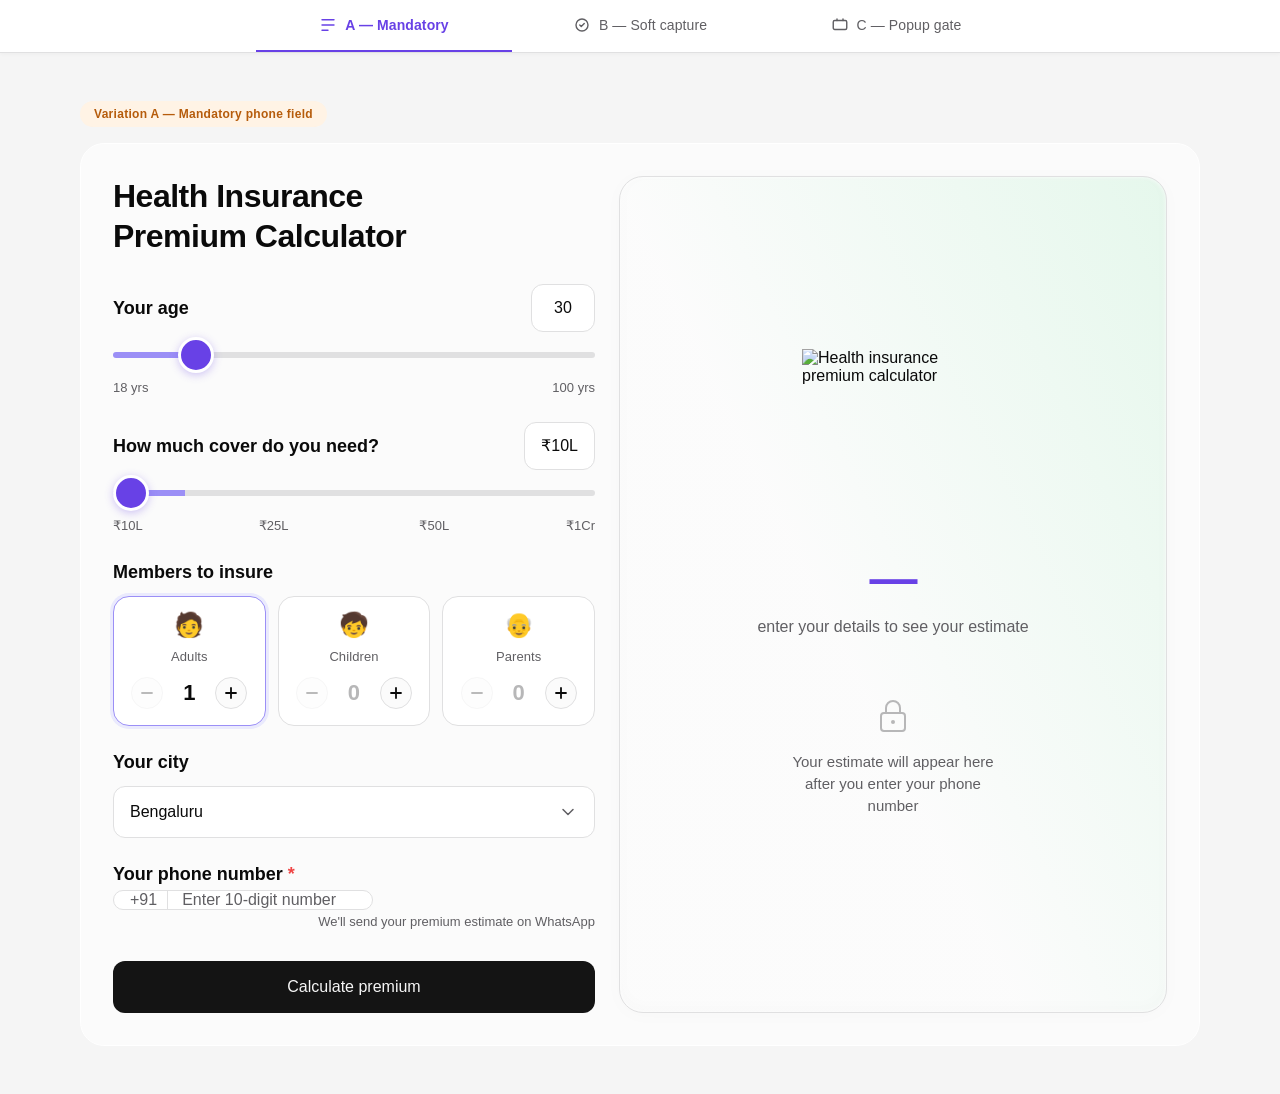
==== commit 42e5c640: "Redesign Members stepper as individual card tiles with icons Each member type (Adults/Children/Paren" ====
--- a/variations.html
+++ b/variations.html
@@ -73,28 +73,29 @@
                 <label class="option-label">Members to insure</label>
                 <div class="member-stepper-group">
                   <div class="member-stepper">
+                    <span class="member-stepper-icon">🧑</span>
                     <span class="member-stepper-label">Adults</span>
                     <div class="member-stepper-controls">
                       <button class="stepper-btn" id="a-adults-dec" aria-label="Decrease adults"><svg width="16" height="16" viewBox="0 0 16 16" fill="none"><path d="M3 8H13" stroke="currentColor" stroke-width="1.8" stroke-linecap="round"/></svg></button>
-                      <span class="stepper-value" id="a-adults-val">1</span>
+                      <span class="stepper-value" id="a-adults-val" data-zero="false">1</span>
                       <button class="stepper-btn" id="a-adults-inc" aria-label="Increase adults"><svg width="16" height="16" viewBox="0 0 16 16" fill="none"><path d="M8 3V13M3 8H13" stroke="currentColor" stroke-width="1.8" stroke-linecap="round"/></svg></button>
                     </div>
                   </div>
-                  <div class="member-stepper-divider"></div>
-                  <div class="member-stepper">
+                  <div class="member-stepper">
+                    <span class="member-stepper-icon">🧒</span>
                     <span class="member-stepper-label">Children</span>
                     <div class="member-stepper-controls">
                       <button class="stepper-btn" id="a-children-dec" aria-label="Decrease children"><svg width="16" height="16" viewBox="0 0 16 16" fill="none"><path d="M3 8H13" stroke="currentColor" stroke-width="1.8" stroke-linecap="round"/></svg></button>
-                      <span class="stepper-value" id="a-children-val">0</span>
+                      <span class="stepper-value" id="a-children-val" data-zero="true">0</span>
                       <button class="stepper-btn" id="a-children-inc" aria-label="Increase children"><svg width="16" height="16" viewBox="0 0 16 16" fill="none"><path d="M8 3V13M3 8H13" stroke="currentColor" stroke-width="1.8" stroke-linecap="round"/></svg></button>
                     </div>
                   </div>
-                  <div class="member-stepper-divider"></div>
-                  <div class="member-stepper">
+                  <div class="member-stepper">
+                    <span class="member-stepper-icon">👴</span>
                     <span class="member-stepper-label">Parents</span>
                     <div class="member-stepper-controls">
                       <button class="stepper-btn" id="a-parents-dec" aria-label="Decrease parents"><svg width="16" height="16" viewBox="0 0 16 16" fill="none"><path d="M3 8H13" stroke="currentColor" stroke-width="1.8" stroke-linecap="round"/></svg></button>
-                      <span class="stepper-value" id="a-parents-val">0</span>
+                      <span class="stepper-value" id="a-parents-val" data-zero="true">0</span>
                       <button class="stepper-btn" id="a-parents-inc" aria-label="Increase parents"><svg width="16" height="16" viewBox="0 0 16 16" fill="none"><path d="M8 3V13M3 8H13" stroke="currentColor" stroke-width="1.8" stroke-linecap="round"/></svg></button>
                     </div>
                   </div>
@@ -221,28 +222,29 @@
                 <label class="option-label">Members to insure</label>
                 <div class="member-stepper-group">
                   <div class="member-stepper">
+                    <span class="member-stepper-icon">🧑</span>
                     <span class="member-stepper-label">Adults</span>
                     <div class="member-stepper-controls">
                       <button class="stepper-btn" id="b-adults-dec" aria-label="Decrease adults"><svg width="16" height="16" viewBox="0 0 16 16" fill="none"><path d="M3 8H13" stroke="currentColor" stroke-width="1.8" stroke-linecap="round"/></svg></button>
-                      <span class="stepper-value" id="b-adults-val">1</span>
+                      <span class="stepper-value" id="b-adults-val" data-zero="false">1</span>
                       <button class="stepper-btn" id="b-adults-inc" aria-label="Increase adults"><svg width="16" height="16" viewBox="0 0 16 16" fill="none"><path d="M8 3V13M3 8H13" stroke="currentColor" stroke-width="1.8" stroke-linecap="round"/></svg></button>
                     </div>
                   </div>
-                  <div class="member-stepper-divider"></div>
-                  <div class="member-stepper">
+                  <div class="member-stepper">
+                    <span class="member-stepper-icon">🧒</span>
                     <span class="member-stepper-label">Children</span>
                     <div class="member-stepper-controls">
                       <button class="stepper-btn" id="b-children-dec" aria-label="Decrease children"><svg width="16" height="16" viewBox="0 0 16 16" fill="none"><path d="M3 8H13" stroke="currentColor" stroke-width="1.8" stroke-linecap="round"/></svg></button>
-                      <span class="stepper-value" id="b-children-val">0</span>
+                      <span class="stepper-value" id="b-children-val" data-zero="true">0</span>
                       <button class="stepper-btn" id="b-children-inc" aria-label="Increase children"><svg width="16" height="16" viewBox="0 0 16 16" fill="none"><path d="M8 3V13M3 8H13" stroke="currentColor" stroke-width="1.8" stroke-linecap="round"/></svg></button>
                     </div>
                   </div>
-                  <div class="member-stepper-divider"></div>
-                  <div class="member-stepper">
+                  <div class="member-stepper">
+                    <span class="member-stepper-icon">👴</span>
                     <span class="member-stepper-label">Parents</span>
                     <div class="member-stepper-controls">
                       <button class="stepper-btn" id="b-parents-dec" aria-label="Decrease parents"><svg width="16" height="16" viewBox="0 0 16 16" fill="none"><path d="M3 8H13" stroke="currentColor" stroke-width="1.8" stroke-linecap="round"/></svg></button>
-                      <span class="stepper-value" id="b-parents-val">0</span>
+                      <span class="stepper-value" id="b-parents-val" data-zero="true">0</span>
                       <button class="stepper-btn" id="b-parents-inc" aria-label="Increase parents"><svg width="16" height="16" viewBox="0 0 16 16" fill="none"><path d="M8 3V13M3 8H13" stroke="currentColor" stroke-width="1.8" stroke-linecap="round"/></svg></button>
                     </div>
                   </div>
@@ -372,28 +374,29 @@
                 <label class="option-label">Members to insure</label>
                 <div class="member-stepper-group">
                   <div class="member-stepper">
+                    <span class="member-stepper-icon">🧑</span>
                     <span class="member-stepper-label">Adults</span>
                     <div class="member-stepper-controls">
                       <button class="stepper-btn" id="c-adults-dec" aria-label="Decrease adults"><svg width="16" height="16" viewBox="0 0 16 16" fill="none"><path d="M3 8H13" stroke="currentColor" stroke-width="1.8" stroke-linecap="round"/></svg></button>
-                      <span class="stepper-value" id="c-adults-val">1</span>
+                      <span class="stepper-value" id="c-adults-val" data-zero="false">1</span>
                       <button class="stepper-btn" id="c-adults-inc" aria-label="Increase adults"><svg width="16" height="16" viewBox="0 0 16 16" fill="none"><path d="M8 3V13M3 8H13" stroke="currentColor" stroke-width="1.8" stroke-linecap="round"/></svg></button>
                     </div>
                   </div>
-                  <div class="member-stepper-divider"></div>
-                  <div class="member-stepper">
+                  <div class="member-stepper">
+                    <span class="member-stepper-icon">🧒</span>
                     <span class="member-stepper-label">Children</span>
                     <div class="member-stepper-controls">
                       <button class="stepper-btn" id="c-children-dec" aria-label="Decrease children"><svg width="16" height="16" viewBox="0 0 16 16" fill="none"><path d="M3 8H13" stroke="currentColor" stroke-width="1.8" stroke-linecap="round"/></svg></button>
-                      <span class="stepper-value" id="c-children-val">0</span>
+                      <span class="stepper-value" id="c-children-val" data-zero="true">0</span>
                       <button class="stepper-btn" id="c-children-inc" aria-label="Increase children"><svg width="16" height="16" viewBox="0 0 16 16" fill="none"><path d="M8 3V13M3 8H13" stroke="currentColor" stroke-width="1.8" stroke-linecap="round"/></svg></button>
                     </div>
                   </div>
-                  <div class="member-stepper-divider"></div>
-                  <div class="member-stepper">
+                  <div class="member-stepper">
+                    <span class="member-stepper-icon">👴</span>
                     <span class="member-stepper-label">Parents</span>
                     <div class="member-stepper-controls">
                       <button class="stepper-btn" id="c-parents-dec" aria-label="Decrease parents"><svg width="16" height="16" viewBox="0 0 16 16" fill="none"><path d="M3 8H13" stroke="currentColor" stroke-width="1.8" stroke-linecap="round"/></svg></button>
-                      <span class="stepper-value" id="c-parents-val">0</span>
+                      <span class="stepper-value" id="c-parents-val" data-zero="true">0</span>
                       <button class="stepper-btn" id="c-parents-inc" aria-label="Increase parents"><svg width="16" height="16" viewBox="0 0 16 16" fill="none"><path d="M8 3V13M3 8H13" stroke="currentColor" stroke-width="1.8" stroke-linecap="round"/></svg></button>
                     </div>
                   </div>
--- a/styles.css
+++ b/styles.css
@@ -1,75 +1,90 @@
-/* Font Face - Euclid Circular B */
-@font-face {
-  font-family: 'Euclid Circular B';
-  src: url('Font/EuclidCircularB-Light.ttf') format('truetype');
-  font-weight: 300;
-  font-style: normal;
-}
-
-@font-face {
-  font-family: 'Euclid Circular B';
-  src: url('Font/EuclidCircularB-LightItalic.ttf') format('truetype');
-  font-weight: 300;
-  font-style: italic;
-}
-
-@font-face {
-  font-family: 'Euclid Circular B';
-  src: url('Font/EuclidCircularB-Regular.ttf') format('truetype');
-  font-weight: 400;
-  font-style: normal;
-}
-
-@font-face {
-  font-family: 'Euclid Circular B';
-  src: url('Font/EuclidCircularB-RegularItalic.ttf') format('truetype');
-  font-weight: 400;
-  font-style: italic;
-}
-
-@font-face {
-  font-family: 'Euclid Circular B';
-  src: url('Font/EuclidCircularB-Medium.ttf') format('truetype');
-  font-weight: 500;
-  font-style: normal;
-}
-
-@font-face {
-  font-family: 'Euclid Circular B';
-  src: url('Font/EuclidCircularB-MediumItalic.ttf') format('truetype');
-  font-weight: 500;
-  font-style: italic;
-}
-
-@font-face {
-  font-family: 'Euclid Circular B';
-  src: url('Font/EuclidCircularB-Semibold.ttf') format('truetype');
-  font-weight: 600;
-  font-style: normal;
-}
-
-@font-face {
-  font-family: 'Euclid Circular B';
-  src: url('Font/EuclidCircularB-SemiboldItalic.ttf') format('truetype');
-  font-weight: 600;
-  font-style: italic;
-}
-
-@font-face {
-  font-family: 'Euclid Circular B';
-  src: url('Font/EuclidCircularB-Bold.ttf') format('truetype');
-  font-weight: 700;
-  font-style: normal;
-}
-
-@font-face {
-  font-family: 'Euclid Circular B';
-  src: url('Font/EuclidCircularB-BoldItalic.ttf') format('truetype');
-  font-weight: 700;
-  font-style: italic;
-}
-
-/* Reset & Base */
+/* ==========================================
+   ACKO Design Tokens — Primitives
+   ========================================== */
+
+:root {
+  /* Grey */
+  --grey-white: #FFFFFF;
+  --grey-50: #FBFBFB;
+  --grey-100: #F5F5F5;
+  --grey-150: #EBEBEB;
+  --grey-200: #E0E0E1;
+  --grey-250: #CCCCCD;
+  --grey-300: #B7B7B8;
+  --grey-350: #8F8E92;
+  --grey-400: #7A7B7D;
+  --grey-450: #605F63;
+  --grey-500: #474649;
+  --grey-550: #333333;
+  --grey-600: #242324;
+  --grey-700: #141414;
+  --grey-800: #0A0A0A;
+  --grey-black: #000000;
+
+  /* Purple — ACKO brand primary */
+  --purple-50: #F5F3FF;
+  --purple-100: #EAEAFD;
+  --purple-200: #D9D8FC;
+  --purple-300: #BDB8FA;
+  --purple-400: #9B8FF6;
+  --purple-500: #7A62F0;
+  --purple-600: #6841E6;
+  --purple-700: #582FD2;
+  --purple-800: #4E29BB;
+  --purple-900: #3E2290;
+
+  /* Green */
+  --green-50: #F0FDF4;
+  --green-400: #4ADE80;
+  --green-500: #22C55E;
+  --green-600: #16A34A;
+
+  /* Semantic tokens */
+  --color-bg-page:        var(--grey-100);
+  --color-bg-surface:     var(--grey-white);
+  --color-bg-elevated:    var(--grey-50);
+  --color-bg-overlay:     var(--grey-white);
+  --color-brand-primary:  var(--purple-600);
+  --color-brand-light:    var(--purple-50);
+  --color-brand-mid:      var(--purple-400);
+  --color-border-default: var(--grey-200);
+  --color-border-strong:  var(--grey-250);
+  --color-text-primary:   var(--grey-800);
+  --color-text-secondary: var(--grey-450);
+  --color-text-on-dark:   rgba(255, 255, 255, 0.96);
+  --color-text-brand:     var(--purple-600);
+
+  /* Spacing scale (ACKO base) */
+  --scale-4:  4px;
+  --scale-6:  6px;
+  --scale-8:  8px;
+  --scale-10: 10px;
+  --scale-12: 12px;
+  --scale-16: 16px;
+  --scale-20: 20px;
+  --scale-24: 24px;
+  --scale-28: 28px;
+  --scale-32: 32px;
+  --scale-40: 40px;
+  --scale-48: 48px;
+  --scale-64: 64px;
+
+  /* Typography */
+  --font-family: 'Euclid Circular B', -apple-system, BlinkMacSystemFont, sans-serif;
+
+  /* Border radius */
+  --radius-sm: 8px;
+  --radius-md: 12px;
+  --radius-lg: 16px;
+  --radius-xl: 20px;
+  --radius-2xl: 24px;
+  --radius-pill: 36px;
+}
+
+/* ==========================================
+   Reset & Base
+   ========================================== */
+
 *,
 *::before,
 *::after {
@@ -78,40 +93,14 @@
   box-sizing: border-box;
 }
 
-:root {
-  --primary-200: #8B5CF6;
-  --primary-300: #6815E4;
-  --primary-50: #E0D9FF;
-  --surface-elevated: #FAFAFA;
-  --surface-overlay: #FFFFFF;
-  --surface-static: #141414;
-  --border-secondary: #CCCBCD;
-  --text-primary: rgba(0, 0, 0, 0.88);
-  --text-secondary: rgba(0, 0, 0, 0.56);
-  --text-on-dark: rgba(255, 255, 255, 0.96);
-  --font-family: 'Euclid Circular B', 'Inter', sans-serif;
-  --radius-xl: 12px;
-  --radius-3xl: 20px;
-  --radius-4xl: 24px;
-
-  /* Spacing scale */
-  --space-4: 4px;
-  --space-8: 8px;
-  --space-12: 12px;
-  --space-16: 16px;
-  --space-20: 20px;
-  --space-24: 24px;
-  --space-32: 32px;
-  --space-40: 40px;
-}
-
 html {
   scroll-behavior: smooth;
 }
 
 body {
   font-family: var(--font-family);
-  background: #f0f0f0;
+  background: var(--color-bg-page);
+  color: var(--color-text-primary);
   -webkit-font-smoothing: antialiased;
   -moz-osx-font-smoothing: grayscale;
 }
@@ -130,16 +119,16 @@
   position: sticky;
   top: 0;
   z-index: 200;
-  background: var(--surface-overlay);
-  border-bottom: 1px solid rgba(0, 0, 0, 0.08);
-  box-shadow: 0 1px 3px rgba(0, 0, 0, 0.04);
+  background: var(--color-bg-overlay);
+  border-bottom: 1px solid var(--color-border-default);
+  box-shadow: 0 1px 4px rgba(0, 0, 0, 0.04);
 }
 
 .tab-nav-inner {
   display: flex;
   max-width: 800px;
   margin: 0 auto;
-  padding: 0 16px;
+  padding: 0 var(--scale-16);
 }
 
 .tab-btn {
@@ -147,15 +136,16 @@
   display: flex;
   align-items: center;
   justify-content: center;
-  gap: 8px;
-  padding: 16px 12px;
+  gap: var(--scale-8);
+  padding: var(--scale-16) var(--scale-12);
   background: none;
   border: none;
   border-bottom: 2px solid transparent;
   font-family: var(--font-family);
   font-size: 14px;
   font-weight: 500;
-  color: var(--text-secondary);
+  letter-spacing: 0.1px;
+  color: var(--color-text-secondary);
   cursor: pointer;
   transition: color 0.2s ease, border-color 0.2s ease;
   white-space: nowrap;
@@ -163,13 +153,13 @@
 }
 
 .tab-btn:hover {
-  color: var(--text-primary);
+  color: var(--color-text-primary);
 }
 
 .tab-btn.active {
-  color: var(--primary-300);
+  color: var(--color-brand-primary);
   font-weight: 600;
-  border-bottom-color: var(--primary-300);
+  border-bottom-color: var(--color-brand-primary);
 }
 
 .tab-btn svg {
@@ -189,7 +179,7 @@
   align-items: center;
   justify-content: center;
   min-height: calc(100vh - 55px);
-  padding: 48px 24px;
+  padding: var(--scale-48) var(--scale-24);
 }
 
 .calculator-section.active {
@@ -207,13 +197,12 @@
 
 .calculator-container {
   display: flex;
-  gap: var(--space-24);
+  gap: var(--scale-24);
   align-items: stretch;
-  padding: var(--space-32);
-  background: var(--surface-elevated);
-  border: 1px solid white;
-  border-radius: var(--radius-4xl);
-  backdrop-filter: blur(24px);
+  padding: var(--scale-32);
+  background: var(--color-bg-elevated);
+  border: 1px solid var(--grey-white);
+  border-radius: var(--radius-2xl);
 }
 
 /* ==========================================
@@ -224,17 +213,19 @@
   flex: 1;
   display: flex;
   flex-direction: column;
-  gap: var(--space-24);
+  gap: var(--scale-24);
   min-width: 0;
 }
 
+/* heading-xl: 32px/40px Semibold */
 .calculator-title {
-  font-size: 36px;
+  font-size: 32px;
   font-weight: 600;
-  line-height: 42px;
-  color: var(--text-primary);
-  letter-spacing: -0.02em;
-  margin-bottom: var(--space-4);
+  line-height: 40px;
+  letter-spacing: -0.5px;
+  color: var(--color-text-primary);
+  text-wrap: balance;
+  margin-bottom: var(--scale-4);
 }
 
 /* ==========================================
@@ -244,38 +235,39 @@
 .slider-group {
   display: flex;
   flex-direction: column;
-  gap: var(--space-4);
 }
 
 .slider-header {
   display: flex;
   align-items: center;
   justify-content: space-between;
-  gap: var(--space-16);
-  min-height: 50px;
-}
-
+  gap: var(--scale-16);
+  min-height: 48px;
+  margin-bottom: var(--scale-4);
+}
+
+/* heading-sm: 18px/24px Semibold */
 .slider-label {
   font-size: 18px;
+  font-weight: 600;
+  line-height: 24px;
+  color: var(--color-text-primary);
+}
+
+.slider-value-box {
+  display: flex;
+  align-items: center;
+  justify-content: center;
+  padding: var(--scale-10) var(--scale-16);
+  height: 48px;
+  min-width: 64px;
+  background: var(--color-bg-overlay);
+  border: 1px solid var(--color-border-default);
+  border-radius: var(--radius-md);
+  font-size: 16px;
   font-weight: 500;
   line-height: 24px;
-  color: #0A0A0A;
-}
-
-.slider-value-box {
-  display: flex;
-  align-items: center;
-  justify-content: center;
-  padding: 10px 16px;
-  height: 50px;
-  min-width: 64px;
-  background: var(--surface-overlay);
-  border: 1px solid var(--border-secondary);
-  border-radius: var(--radius-xl);
-  font-size: 18px;
-  font-weight: 500;
-  line-height: 24px;
-  color: var(--text-primary);
+  color: var(--color-text-primary);
   white-space: nowrap;
 }
 
@@ -284,7 +276,7 @@
    ========================================== */
 
 .slider-track-wrapper {
-  padding: 10px 0;
+  padding: var(--scale-16) 0 var(--scale-20);
   display: flex;
   align-items: center;
 }
@@ -293,139 +285,299 @@
   -webkit-appearance: none;
   appearance: none;
   width: 100%;
-  height: 8px;
-  border-radius: var(--radius-3xl);
+  height: 6px;
+  border-radius: var(--radius-pill);
   outline: none;
   cursor: pointer;
   background: linear-gradient(
     to right,
-    var(--primary-200) 0%,
-    var(--primary-200) var(--slider-progress, 15%),
-    var(--primary-50) var(--slider-progress, 15%),
-    var(--primary-50) 100%
+    var(--color-brand-mid) 0%,
+    var(--color-brand-mid) var(--slider-progress, 15%),
+    var(--color-border-default) var(--slider-progress, 15%),
+    var(--color-border-default) 100%
   );
 }
 
 .custom-slider::-webkit-slider-thumb {
   -webkit-appearance: none;
   appearance: none;
-  width: 40px;
-  height: 40px;
+  width: 36px;
+  height: 36px;
   border-radius: 50%;
-  background: var(--primary-200);
+  background: var(--color-brand-primary);
   cursor: pointer;
-  border: 4px solid white;
-  box-shadow: 0 2px 8px rgba(139, 92, 246, 0.35);
+  border: 3px solid var(--grey-white);
+  box-shadow: 0 2px 8px rgba(104, 65, 230, 0.3);
   transition: box-shadow 0.2s ease;
 }
 
 .custom-slider::-webkit-slider-thumb:hover {
-  box-shadow: 0 2px 14px rgba(139, 92, 246, 0.5);
+  box-shadow: 0 2px 14px rgba(104, 65, 230, 0.45);
 }
 
 .custom-slider::-webkit-slider-thumb:active {
-  box-shadow: 0 2px 18px rgba(139, 92, 246, 0.65);
+  box-shadow: 0 2px 18px rgba(104, 65, 230, 0.6);
 }
 
 .custom-slider::-moz-range-thumb {
-  width: 40px;
-  height: 40px;
+  width: 36px;
+  height: 36px;
   border-radius: 50%;
-  background: var(--primary-200);
+  background: var(--color-brand-primary);
   cursor: pointer;
-  border: 4px solid white;
-  box-shadow: 0 2px 8px rgba(139, 92, 246, 0.35);
+  border: 3px solid var(--grey-white);
+  box-shadow: 0 2px 8px rgba(104, 65, 230, 0.3);
 }
 
 .custom-slider::-moz-range-track {
-  height: 8px;
-  border-radius: var(--radius-3xl);
-  background: var(--primary-50);
+  height: 6px;
+  border-radius: var(--radius-pill);
+  background: var(--color-border-default);
 }
 
 .custom-slider::-moz-range-progress {
-  height: 8px;
-  border-radius: var(--radius-3xl);
-  background: var(--primary-200);
-}
-
+  height: 6px;
+  border-radius: var(--radius-pill);
+  background: var(--color-brand-mid);
+}
+
+/* label-lg: 14px/20px Medium */
 .slider-range {
   display: flex;
   justify-content: space-between;
-  font-size: 14px;
+  font-size: 13px;
   font-weight: 400;
   line-height: 20px;
-  color: #474649;
-  padding-top: 2px;
-}
-
-/* ==========================================
-   Option Groups (Gender, Tobacco, City)
+  color: var(--color-text-secondary);
+}
+
+.slider-steps {
+  display: flex;
+}
+
+.slider-step {
+  flex: 1;
+  font-family: var(--font-family);
+  font-size: 13px;
+  font-weight: 400;
+  line-height: 20px;
+  color: var(--color-text-secondary);
+  text-align: center;
+}
+
+.slider-step:first-child {
+  text-align: left;
+  flex: 0.5;
+}
+
+.slider-step:last-child {
+  text-align: right;
+  flex: 0.5;
+}
+
+/* ==========================================
+   Member Stepper
+   ========================================== */
+
+.member-stepper-group {
+  display: grid;
+  grid-template-columns: 1fr 1fr 1fr;
+  gap: var(--scale-12);
+}
+
+.member-stepper {
+  display: flex;
+  flex-direction: column;
+  align-items: center;
+  gap: var(--scale-12);
+  padding: var(--scale-16) var(--scale-12);
+  background: var(--color-bg-overlay);
+  border: 1.5px solid var(--color-border-default);
+  border-radius: var(--radius-lg);
+  transition: border-color 0.2s ease, box-shadow 0.2s ease;
+}
+
+.member-stepper:has(.stepper-value:not([data-zero="true"])) {
+  border-color: var(--color-brand-mid);
+  box-shadow: 0 0 0 3px var(--purple-100);
+}
+
+.member-stepper-divider {
+  display: none;
+}
+
+.member-stepper-icon {
+  font-size: 24px;
+  line-height: 1;
+}
+
+.member-stepper-label {
+  font-family: var(--font-family);
+  font-size: 13px;
+  font-weight: 500;
+  line-height: 16px;
+  letter-spacing: 0.1px;
+  color: var(--color-text-secondary);
+  white-space: nowrap;
+}
+
+.member-stepper-controls {
+  display: flex;
+  align-items: center;
+  gap: var(--scale-12);
+}
+
+.stepper-btn {
+  display: flex;
+  align-items: center;
+  justify-content: center;
+  width: 32px;
+  height: 32px;
+  border-radius: 50%;
+  border: 1.5px solid var(--color-border-default);
+  background: var(--color-bg-elevated);
+  color: var(--color-text-primary);
+  cursor: pointer;
+  transition: border-color 0.2s ease, background 0.2s ease, color 0.2s ease, transform 0.1s ease;
+  -webkit-tap-highlight-color: transparent;
+  flex-shrink: 0;
+}
+
+.stepper-btn:hover {
+  border-color: var(--color-brand-mid);
+  color: var(--color-brand-primary);
+  background: var(--purple-50);
+}
+
+.stepper-btn:active {
+  background: var(--purple-100);
+  border-color: var(--color-brand-primary);
+  transform: scale(0.92);
+}
+
+.stepper-btn:disabled {
+  opacity: 0.28;
+  cursor: not-allowed;
+  pointer-events: none;
+}
+
+.stepper-value {
+  font-family: var(--font-family);
+  font-size: 22px;
+  font-weight: 700;
+  color: var(--color-text-primary);
+  min-width: 28px;
+  text-align: center;
+  line-height: 1;
+  transition: color 0.2s ease;
+}
+
+.stepper-value[data-zero="true"] {
+  color: var(--grey-300);
+}
+
+/* ==========================================
+   Option Groups
    ========================================== */
 
 .option-group {
   display: flex;
   flex-direction: column;
-  gap: var(--space-12);
-}
-
+  gap: var(--scale-12);
+}
+
+/* heading-sm: 18px/24px Semibold */
 .option-label {
-  font-size: 16px;
-  font-weight: 500;
+  font-size: 18px;
+  font-weight: 600;
   line-height: 24px;
-  color: #0A0A0A;
+  color: var(--color-text-primary);
 }
 
 .toggle-buttons {
   display: flex;
-  gap: var(--space-16);
+  gap: var(--scale-16);
 }
 
 .toggle-btn {
   flex: 1;
-  height: 52px;
+  height: 48px;
   display: flex;
   align-items: center;
   justify-content: center;
-  background: var(--surface-overlay);
-  border: 1px solid var(--border-secondary);
-  border-radius: var(--radius-xl);
+  background: var(--color-bg-overlay);
+  border: 1px solid var(--color-border-default);
+  border-radius: var(--radius-md);
   font-family: var(--font-family);
   font-size: 14px;
   font-weight: 400;
   line-height: 20px;
-  color: var(--text-primary);
+  color: var(--color-text-primary);
   cursor: pointer;
   transition: all 0.2s ease;
 }
 
 .toggle-btn:hover {
-  border-color: var(--primary-200);
-  background: #faf8ff;
+  border-color: var(--color-brand-mid);
+  background: var(--purple-50);
 }
 
 .toggle-btn.active {
-  border-color: var(--primary-200);
-  background: #F5F0FF;
-  color: var(--primary-300);
+  border-color: var(--color-brand-mid);
+  background: var(--purple-50);
+  color: var(--color-brand-primary);
   font-weight: 500;
-  box-shadow: 0 0 0 1px var(--primary-200);
-}
-
-/* Multi-select grid (future goals) */
+  box-shadow: 0 0 0 1px var(--color-brand-mid);
+}
+
+
+
+/* Frequency toggle — wraps to 2×2 on narrow screens */
+.toggle-buttons.frequency-grid {
+  flex-wrap: wrap;
+}
+
+.toggle-buttons.frequency-grid .toggle-btn {
+  min-width: calc(50% - 8px);
+}
+
+/* Multi-select pill row */
 .multi-select-grid {
-  display: grid;
-  grid-template-columns: 1fr 1fr;
-  gap: var(--space-12);
+  display: flex;
+  flex-direction: row;
+  gap: var(--scale-8);
+  flex-wrap: wrap;
 }
 
 .multi-btn {
-  height: 46px;
-  font-size: 14px;
-}
-
-/* ==========================================
-   Select / Dropdown
+  flex: 1 0 0;
+  height: auto;
+  padding: var(--scale-10) var(--scale-16);
+  font-size: 16px;
+  font-weight: 400;
+  line-height: 24px;
+  border-radius: var(--radius-pill);
+  border: 1px solid rgba(10, 10, 10, 0.1);
+  background: var(--grey-white);
+  color: var(--color-text-primary);
+  box-shadow: none;
+}
+
+.multi-btn:hover {
+  border-color: rgba(10, 10, 10, 0.2);
+  background: var(--grey-50);
+}
+
+.multi-btn.active {
+  border-color: var(--color-brand-mid);
+  background: var(--purple-50);
+  color: var(--color-brand-primary);
+  font-weight: 500;
+  box-shadow: 0 0 0 1px var(--color-brand-mid);
+}
+
+/* ==========================================
+   Searchable Select / Dropdown
    ========================================== */
 
 .searchable-select {
@@ -441,37 +593,38 @@
 .searchable-select-trigger {
   display: flex;
   align-items: center;
-  gap: 12px;
+  gap: var(--scale-12);
   width: 100%;
-  height: 56px;
-  padding: 0 16px;
-  background: var(--surface-overlay);
-  border: 1px solid var(--border-secondary);
-  border-radius: var(--radius-xl);
+  height: 52px;
+  padding: 0 var(--scale-16);
+  background: var(--color-bg-overlay);
+  border: 1px solid var(--color-border-default);
+  border-radius: var(--radius-md);
   cursor: pointer;
   transition: border-color 0.2s ease, box-shadow 0.2s ease;
   -webkit-tap-highlight-color: transparent;
 }
 
 .searchable-select-trigger:hover {
-  border-color: var(--primary-200);
+  border-color: var(--color-brand-mid);
 }
 
 .searchable-select.open .searchable-select-trigger {
-  border-color: var(--primary-200);
-  box-shadow: 0 0 0 1px var(--primary-200);
+  border-color: var(--color-brand-mid);
+  box-shadow: 0 0 0 1px var(--color-brand-mid);
   border-bottom-left-radius: 0;
   border-bottom-right-radius: 0;
 }
 
+/* body-md: 16px/24px Medium */
 .searchable-select-text {
   flex: 1;
   min-width: 0;
   font-family: var(--font-family);
   font-size: 16px;
-  font-weight: 600;
-  line-height: 56px;
-  color: var(--text-primary);
+  font-weight: 500;
+  line-height: 52px;
+  color: var(--color-text-primary);
   overflow: hidden;
   text-overflow: ellipsis;
   white-space: nowrap;
@@ -482,13 +635,13 @@
   display: block;
   width: 20px;
   height: 20px;
-  color: var(--text-secondary);
+  color: var(--color-text-secondary);
   transition: transform 0.25s ease, color 0.2s ease;
 }
 
 .searchable-select.open .searchable-select-trigger .select-chevron {
   transform: rotate(180deg);
-  color: var(--primary-300);
+  color: var(--color-brand-primary);
 }
 
 .searchable-select-dropdown {
@@ -497,12 +650,12 @@
   top: 100%;
   left: -1px;
   right: -1px;
-  background: var(--surface-overlay);
-  border: 1px solid var(--primary-200);
-  border-top: 1px solid rgba(0, 0, 0, 0.06);
-  border-bottom-left-radius: var(--radius-xl);
-  border-bottom-right-radius: var(--radius-xl);
-  box-shadow: 0 12px 32px rgba(0, 0, 0, 0.1), 0 2px 6px rgba(0, 0, 0, 0.06);
+  background: var(--color-bg-overlay);
+  border: 1px solid var(--color-brand-mid);
+  border-top: 1px solid var(--color-border-default);
+  border-bottom-left-radius: var(--radius-md);
+  border-bottom-right-radius: var(--radius-md);
+  box-shadow: 0 12px 32px rgba(0, 0, 0, 0.08), 0 2px 6px rgba(0, 0, 0, 0.04);
   z-index: 100;
   overflow: hidden;
 }
@@ -514,17 +667,17 @@
 
 @keyframes dropdownSlideIn {
   from { opacity: 0; transform: translateY(-2px); }
-  to { opacity: 1; transform: translateY(0); }
+  to   { opacity: 1; transform: translateY(0); }
 }
 
 .searchable-select-search {
   display: flex;
   align-items: center;
-  gap: 10px;
-  padding: 12px 16px;
-  border-bottom: 1px solid rgba(0, 0, 0, 0.06);
-  background: var(--surface-elevated);
-  color: var(--text-secondary);
+  gap: var(--scale-10);
+  padding: var(--scale-12) var(--scale-16);
+  border-bottom: 1px solid var(--color-border-default);
+  background: var(--color-bg-elevated);
+  color: var(--color-text-secondary);
 }
 
 .searchable-select-search svg {
@@ -541,11 +694,11 @@
   font-size: 14px;
   font-weight: 500;
   line-height: 20px;
-  color: var(--text-primary);
+  color: var(--color-text-primary);
 }
 
 .searchable-select-input::placeholder {
-  color: var(--text-secondary);
+  color: var(--color-text-secondary);
   font-weight: 400;
 }
 
@@ -557,14 +710,15 @@
   overflow-y: auto;
 }
 
+/* body-sm: 14px/20px Regular → bump to body-md for options */
 .searchable-select-options li {
   display: flex;
   align-items: center;
-  padding: 12px 16px;
+  padding: var(--scale-12) var(--scale-16);
   font-family: var(--font-family);
   font-size: 15px;
-  font-weight: 500;
-  color: var(--text-primary);
+  font-weight: 400;
+  color: var(--color-text-primary);
   cursor: pointer;
   transition: background-color 0.12s ease, color 0.12s ease;
   position: relative;
@@ -572,26 +726,22 @@
 }
 
 .searchable-select-options li:hover {
-  background-color: var(--primary-50);
-}
-
-.searchable-select-options li:active {
-  background-color: var(--primary-50);
+  background-color: var(--purple-50);
 }
 
 .searchable-select-options li.selected {
-  color: var(--primary-300);
+  color: var(--color-brand-primary);
   font-weight: 600;
-  background-color: rgba(139, 92, 246, 0.06);
+  background-color: var(--purple-100);
 }
 
 .searchable-select-options li.selected::after {
   content: '';
   position: absolute;
-  right: 16px;
+  right: var(--scale-16);
   width: 16px;
   height: 16px;
-  background-image: url("data:image/svg+xml,%3Csvg xmlns='http://www.w3.org/2000/svg' width='16' height='16' viewBox='0 0 16 16' fill='none'%3E%3Cpath d='M3.5 8.5L6.5 11.5L12.5 5' stroke='%236815E4' stroke-width='1.8' stroke-linecap='round' stroke-linejoin='round'/%3E%3C/svg%3E");
+  background-image: url("data:image/svg+xml,%3Csvg xmlns='http://www.w3.org/2000/svg' width='16' height='16' viewBox='0 0 16 16' fill='none'%3E%3Cpath d='M3.5 8.5L6.5 11.5L12.5 5' stroke='%236841E6' stroke-width='1.8' stroke-linecap='round' stroke-linejoin='round'/%3E%3C/svg%3E");
   background-repeat: no-repeat;
   background-position: center;
 }
@@ -601,27 +751,17 @@
 }
 
 .searchable-select-no-results {
-  padding: 20px 16px;
+  padding: var(--scale-20) var(--scale-16);
   text-align: center;
   font-family: var(--font-family);
   font-size: 14px;
-  color: var(--text-secondary);
+  color: var(--color-text-secondary);
   display: none;
 }
 
-.searchable-select-options::-webkit-scrollbar {
-  width: 5px;
-}
-
-.searchable-select-options::-webkit-scrollbar-track {
-  background: transparent;
-  margin: 4px 0;
-}
-
-.searchable-select-options::-webkit-scrollbar-thumb {
-  background: var(--border-secondary);
-  border-radius: 10px;
-}
+.searchable-select-options::-webkit-scrollbar { width: 5px; }
+.searchable-select-options::-webkit-scrollbar-track { background: transparent; margin: 4px 0; }
+.searchable-select-options::-webkit-scrollbar-thumb { background: var(--color-border-default); border-radius: 10px; }
 
 /* ==========================================
    CTA Button
@@ -629,25 +769,26 @@
 
 .cta-button {
   width: 100%;
-  height: 56px;
+  height: 52px;
   display: flex;
   align-items: center;
   justify-content: center;
-  background: var(--surface-static);
+  background: var(--grey-700);
   border: none;
-  border-radius: var(--radius-xl);
+  border-radius: var(--radius-md);
   font-family: var(--font-family);
-  font-size: 18px;
+  font-size: 16px;
   font-weight: 500;
-  line-height: 28px;
-  color: var(--text-on-dark);
+  line-height: 24px;
+  letter-spacing: 0;
+  color: var(--color-text-on-dark);
   cursor: pointer;
-  margin-top: var(--space-8);
+  margin-top: var(--scale-8);
   transition: all 0.2s ease;
 }
 
 .cta-button:hover {
-  background: #2a2a2a;
+  background: var(--grey-600);
   transform: translateY(-1px);
   box-shadow: 0 4px 12px rgba(0, 0, 0, 0.15);
 }
@@ -667,15 +808,14 @@
   flex-direction: column;
   align-items: center;
   justify-content: center;
-  padding: var(--space-32);
-  border: 1px solid var(--border-secondary);
-  border-radius: var(--radius-4xl);
-  background: linear-gradient(244deg, rgba(74, 222, 128, 0.16) 0%, rgba(255, 255, 255, 0.16) 58%);
+  padding: var(--scale-32);
+  border: 1px solid var(--color-border-default);
+  border-radius: var(--radius-2xl);
+  background: linear-gradient(244deg, rgba(74, 222, 128, 0.12) 0%, rgba(255, 255, 255, 0.16) 58%);
   box-shadow:
     0px 2px 20px 0px rgba(0, 0, 0, 0.02),
     inset 0px 0px 4px 0px rgba(255, 255, 255, 0.88),
-    inset 0px -4px 16px 0px rgba(0, 0, 0, 0.02),
-    inset 0px -4px 4px 0px rgba(0, 0, 0, 0.02);
+    inset 0px -4px 16px 0px rgba(0, 0, 0, 0.02);
   min-width: 0;
 }
 
@@ -686,12 +826,11 @@
   width: 100%;
 }
 
-/* Shield Icon */
 .shield-icon {
   display: flex;
   align-items: center;
   justify-content: center;
-  margin-bottom: var(--space-20);
+  margin-bottom: var(--scale-20);
 }
 
 .shield-icon img {
@@ -705,20 +844,21 @@
   height: 200px;
 }
 
-/* Premium Display */
 .premium-display {
   display: flex;
   flex-direction: column;
   align-items: center;
-  gap: var(--space-8);
-  margin-bottom: var(--space-32);
-}
-
+  gap: var(--scale-8);
+  margin-bottom: var(--scale-32);
+}
+
+/* display-md: 48px/56px Bold */
 .premium-amount {
   font-size: 48px;
-  font-weight: 600;
-  line-height: 54px;
-  color: var(--primary-300);
+  font-weight: 700;
+  line-height: 56px;
+  letter-spacing: -1px;
+  color: var(--color-brand-primary);
   transition: all 0.3s ease;
 }
 
@@ -727,39 +867,38 @@
   opacity: 0.7;
 }
 
+/* body-lg: 18px/28px Regular */
 .premium-subtitle {
-  font-size: 18px;
+  font-size: 16px;
   font-weight: 400;
   line-height: 24px;
-  color: var(--text-secondary);
+  color: var(--color-text-secondary);
   text-align: center;
 }
 
-/* Divider */
 .results-divider {
   display: block;
   width: 100%;
   max-width: 344px;
   height: auto;
-  margin-bottom: var(--space-32);
-}
-
-/* Breakdown List */
+  margin-bottom: var(--scale-32);
+}
+
 .breakdown-list {
   display: flex;
   flex-direction: column;
-  gap: var(--space-16);
+  gap: var(--scale-16);
   align-self: center;
 }
 
 .breakdown-list-duration {
-  gap: var(--space-20);
+  gap: var(--scale-20);
 }
 
 .breakdown-item {
   display: flex;
   align-items: flex-start;
-  gap: 10px;
+  gap: var(--scale-10);
 }
 
 .breakdown-star {
@@ -770,11 +909,12 @@
   object-fit: contain;
 }
 
+/* body-md: 16px/24px Regular */
 .breakdown-text {
   font-size: 16px;
   font-weight: 400;
   line-height: 24px;
-  color: var(--text-primary);
+  color: var(--color-text-primary);
 }
 
 .breakdown-text strong {
@@ -782,34 +922,34 @@
 }
 
 /* ==========================================
-   Responsive — Tablet
+   Responsive — Tablet (≤900px)
    ========================================== */
 
 @media (max-width: 900px) {
   .calculator-section {
-    padding: 24px 16px;
+    padding: var(--scale-24) var(--scale-16);
     min-height: auto;
     align-items: flex-start;
   }
 
   .tab-btn {
-    padding: 14px 8px;
+    padding: 14px var(--scale-8);
     font-size: 13px;
   }
 
   .calculator-container {
     flex-direction: column;
-    padding: var(--space-24);
-    gap: var(--space-24);
+    padding: var(--scale-24);
+    gap: var(--scale-24);
   }
 
   .results-panel {
-    padding: var(--space-32) var(--space-24);
+    padding: var(--scale-32) var(--scale-24);
   }
 
   .calculator-title {
     font-size: 28px;
-    line-height: 34px;
+    line-height: 36px;
     margin-bottom: 0;
   }
 
@@ -823,19 +963,19 @@
   }
 
   .slider-value-box {
-    height: 46px;
-    font-size: 16px;
+    height: 44px;
+    font-size: 15px;
     min-width: 58px;
   }
 
   .searchable-select-options li {
-    padding: 13px 16px;
+    padding: 13px var(--scale-16);
     min-height: 46px;
   }
 }
 
 /* ==========================================
-   Responsive — Mobile
+   Responsive — Mobile (≤480px)
    ========================================== */
 
 @media (max-width: 480px) {
@@ -844,7 +984,7 @@
   }
 
   .tab-btn {
-    padding: 14px 16px;
+    padding: 14px var(--scale-16);
     gap: 0;
   }
 
@@ -854,34 +994,35 @@
   }
 
   .calculator-section {
-    padding: 16px 12px;
+    padding: var(--scale-16) var(--scale-12);
   }
 
   .calculator-container {
-    padding: var(--space-16);
-    gap: var(--space-16);
+    padding: var(--scale-16);
+    gap: var(--scale-16);
   }
 
   .input-panel {
-    gap: var(--space-20);
+    gap: var(--scale-20);
   }
 
   .toggle-buttons {
-    gap: var(--space-12);
+    gap: var(--scale-12);
   }
 
   .multi-select-grid {
-    gap: var(--space-8);
+    gap: 6px;
   }
 
   .calculator-title {
     font-size: 24px;
-    line-height: 30px;
+    line-height: 32px;
   }
 
   .premium-amount {
     font-size: 32px;
     line-height: 40px;
+    letter-spacing: -0.5px;
   }
 
   .breakdown-text {
@@ -899,34 +1040,69 @@
 
   .slider-value-box {
     font-size: 14px;
-    padding: 8px 12px;
-    height: 42px;
+    padding: var(--scale-8) var(--scale-12);
+    height: 40px;
     min-width: 50px;
   }
 
   .slider-range {
-    font-size: 13px;
+    font-size: 12px;
+  }
+
+  .slider-step {
+    font-size: 11px;
   }
 
   .toggle-btn {
+    height: 44px;
+    font-size: 14px;
+  }
+
+  .stepper-btn {
+    width: 28px;
+    height: 28px;
+  }
+
+  .stepper-btn svg {
+    width: 13px;
+    height: 13px;
+  }
+
+  .stepper-value {
+    font-size: 18px;
+    min-width: 22px;
+  }
+
+  .member-stepper-controls {
+    gap: var(--scale-8);
+  }
+
+  .member-stepper {
+    padding: var(--scale-12) var(--scale-8);
+    gap: var(--scale-8);
+  }
+
+  .member-stepper-icon {
+    font-size: 20px;
+  }
+
+  .member-stepper-label {
+    font-size: 11px;
+  }
+
+  .multi-btn {
+    font-size: 14px;
+    padding: 9px var(--scale-12);
+  }
+
+  .searchable-select-trigger {
     height: 48px;
-    font-size: 14px;
-    min-width: 48px;
-  }
-
-  .multi-btn {
-    height: 46px;
-    min-width: 48px;
-  }
-
-  .searchable-select-trigger {
-    height: 52px;
     padding: 0 14px;
   }
 
   .searchable-select-text {
     font-size: 15px;
-    line-height: 52px;
+    line-height: 48px;
   }
 
   .searchable-select-search {
@@ -948,12 +1124,12 @@
   }
 
   .cta-button {
-    height: 52px;
-    font-size: 16px;
+    height: 48px;
+    font-size: 15px;
   }
 
   .premium-subtitle {
-    font-size: 15px;
+    font-size: 14px;
   }
 
   .shield-icon img {
@@ -967,10 +1143,10 @@
   }
 
   .premium-display {
-    margin-bottom: var(--space-24);
+    margin-bottom: var(--scale-24);
   }
 
   .results-divider {
-    margin-bottom: var(--space-24);
-  }
-}
+    margin-bottom: var(--scale-24);
+  }
+}
